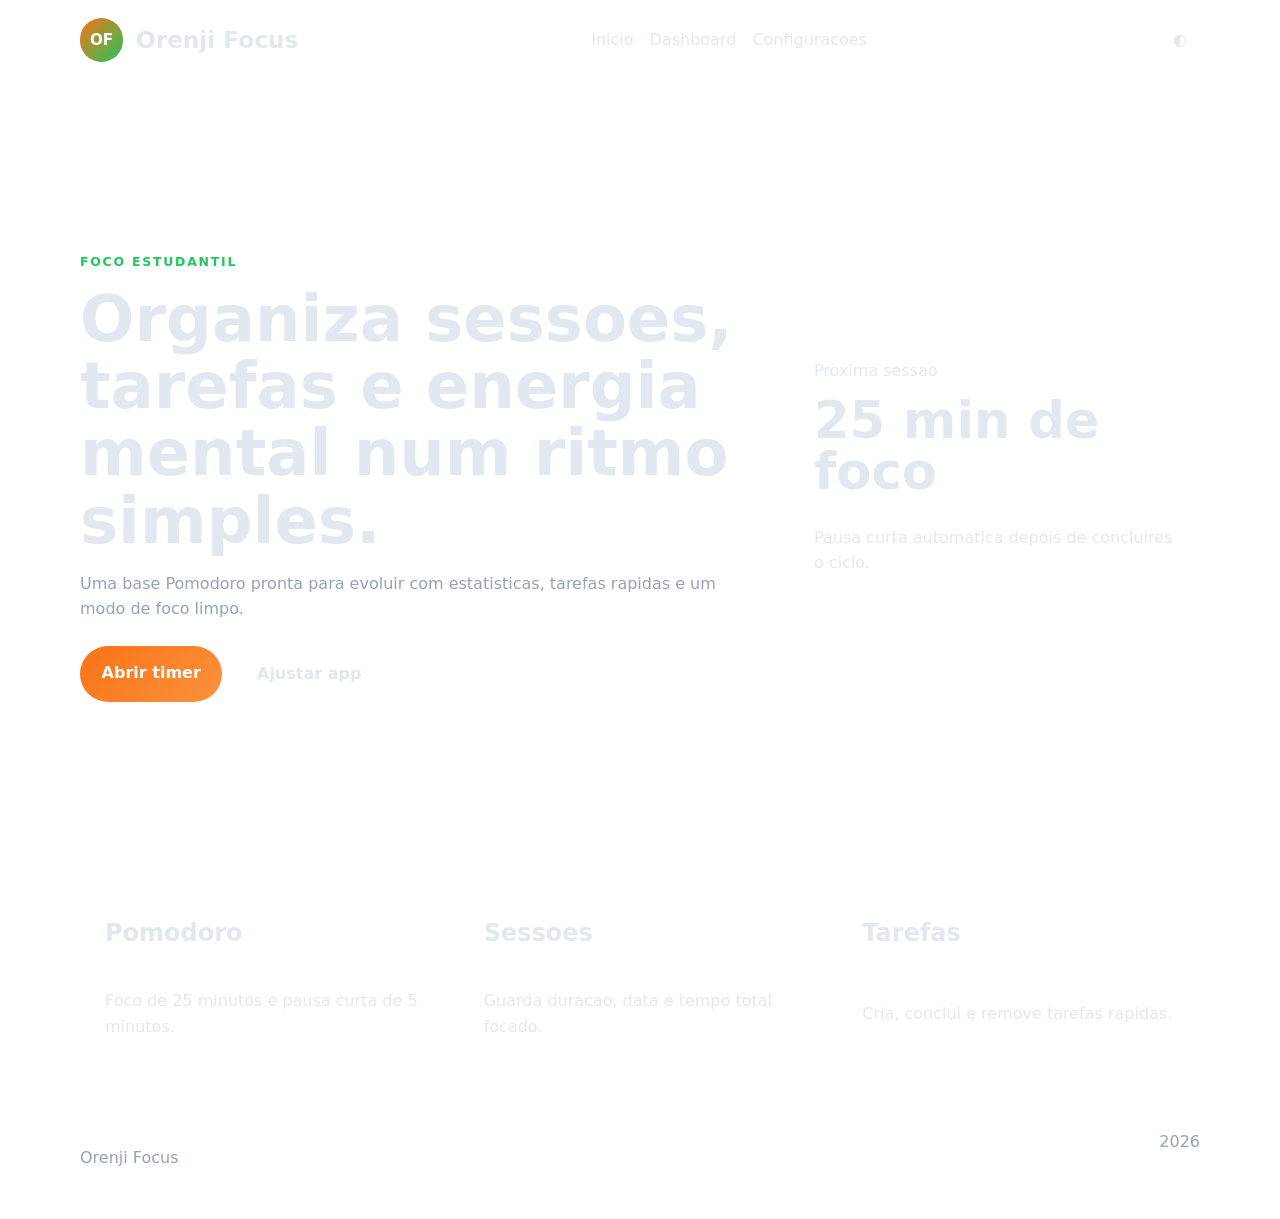
==== Orenji Focus/index.html @ a0029e18 "Add Orenji Focus and Habit apps Add two new app folders (Orenji Focus and Orenji Habit) with full UI" ====
<!DOCTYPE html>
<html lang="pt-PT">
<head>
    <meta charset="UTF-8">
    <meta name="viewport" content="width=device-width, initial-scale=1.0">
    <title>Orenji Focus | Inicio</title>
  <link rel="stylesheet" href="../../Orenji%20core/css/variables.css">
  <link rel="stylesheet" href="../../Orenji%20core/css/core.css">
  <link rel="stylesheet" href="../../Orenji%20core/css/layout.css">
  <link rel="stylesheet" href="../../Orenji%20core/css/components.css">
  <link rel="stylesheet" href="../../Orenji%20core/css/themes.css">
  <link rel="stylesheet" href="../../Orenji%20core/css/animations.css">
  <link rel="stylesheet" href="css/app.css">
</head>
<body data-app="focus" data-page="home">
    <header class="main-header">
        <div class="container header-row">
            <a class="brand" href="index.html"><span class="brand-mark">OF</span><span>Orenji Focus</span></a>
            <nav>
                <a href="index.html">Inicio</a>
                <a href="dashboard.html">Dashboard</a>
                <a href="configuracoes.html">Configuracoes</a>
            </nav>
            <button class="icon-button" data-theme-toggle aria-label="Alternar tema">◐</button>
        </div>
    </header>

    <main class="container hero-section">
        <section class="hero-copy">
            <span class="eyebrow">Foco estudantil</span>
            <h1>Organiza sessoes, tarefas e energia mental num ritmo simples.</h1>
            <p>Uma base Pomodoro pronta para evoluir com estatisticas, tarefas rapidas e um modo de foco limpo.</p>
            <div class="hero-actions">
                <a class="button" href="dashboard.html">Abrir timer</a>
                <a class="button button-secondary" href="configuracoes.html">Ajustar app</a>
            </div>
        </section>
        <section class="hero-panel glass-card">
            <span>Proxima sessao</span>
            <strong>25 min de foco</strong>
            <p>Pausa curta automatica depois de concluires o ciclo.</p>
        </section>
    </main>

    <section class="container feature-grid">
        <article class="glass-card"><h2>Pomodoro</h2><p>Foco de 25 minutos e pausa curta de 5 minutos.</p></article>
        <article class="glass-card"><h2>Sessoes</h2><p>Guarda duracao, data e tempo total focado.</p></article>
        <article class="glass-card"><h2>Tarefas</h2><p>Cria, conclui e remove tarefas rapidas.</p></article>
    </section>

    <footer class="site-footer"><div class="container footer-row"><p>Orenji Focus</p><span>2026</span></div></footer>

    <script src="../../Orenji%20core/js/theme.js"></script>
    <script src="js/theme.js"></script>
    <script src="js/data.js"></script>
    <script src="js/storage.js"></script>
    <script src="js/settings.js"></script>
    <script src="js/ui.js"></script>
    <script src="js/app.js"></script>
</body>
</html>
---- Orenji Focus/css/app.css ----
:root {
    --background: #020617;
    --background-end: #111827;
    --surface: rgba(255,255,255,0.06);
    --surface-alt: rgba(255,255,255,0.09);
    --text: #e2e8f0;
    --text-muted: #94a3b8;
    --primary: #f97316;
    --primary-strong: #fb923c;
    --accent: #22c55e;
    --danger: #f43f5e;
    --border: rgba(255,255,255,0.1);
    --shadow: 0 22px 50px rgba(0,0,0,0.22);
    --radius: 22px;
}

body.light {
    --background: #fff7ed;
    --background-end: #ffedd5;
    --surface: rgba(255,255,255,0.72);
    --surface-alt: rgba(255,255,255,0.9);
    --text: #172033;
    --text-muted: #64748b;
    --border: rgba(15,23,42,0.1);
}

* { box-sizing: border-box; }
html, body { margin: 0; min-height: 100%; }
body {
    font-family: Inter, system-ui, -apple-system, BlinkMacSystemFont, "Segoe UI", sans-serif;
    background: radial-gradient(circle at top left, rgba(249,115,22,0.22), transparent 34%), linear-gradient(180deg, var(--background), var(--background-end));
    color: var(--text);
    line-height: 1.6;
}
a { color: inherit; text-decoration: none; }
button, input, select { font: inherit; }
.container { width: min(1120px, 100% - 2rem); margin: 0 auto; }
.main-header { position: sticky; top: 0; z-index: 20; background: var(--header-bg); color: var(--header-text); backdrop-filter: blur(16px); border-bottom: 1px solid var(--border); }
.header-row { display: flex; align-items: center; justify-content: space-between; gap: 1rem; min-height: 5rem; }
.brand { display: inline-flex; align-items: center; gap: 0.8rem; font-size: 1.45rem; font-weight: 800; }
.brand-mark { display: grid; place-items: center; width: 2.7rem; height: 2.7rem; border-radius: 50%; background: linear-gradient(135deg, var(--primary), var(--accent)); color: #fff; font-size: 0.95rem; }
nav { display: flex; flex-wrap: wrap; gap: 1rem; color: var(--header-text-muted); }
nav a.active, nav a:hover { color: var(--primary-strong); }
.icon-button { width: 2.5rem; height: 2.5rem; border-radius: 50%; border: 1px solid var(--border); background: var(--surface); color: var(--text); cursor: pointer; }
.hero-section, .page-section { padding: 3rem 0; }
.hero-section { display: grid; grid-template-columns: 1.25fr 0.75fr; align-items: center; gap: 1.5rem; min-height: calc(100vh - 7rem); }
.hero-copy h1, .page-section h1 { margin: 0 0 1rem; font-size: clamp(2rem, 5vw, 4rem); line-height: 1.05; }
.hero-copy p, .section-header p { color: var(--text-muted); max-width: 42rem; }
.eyebrow { display: inline-block; margin-bottom: 0.9rem; color: var(--accent); font-size: 0.78rem; font-weight: 800; letter-spacing: 0.14em; text-transform: uppercase; }
.hero-actions, .timer-actions { display: flex; flex-wrap: wrap; gap: 0.75rem; margin-top: 1.5rem; }
.button { border: 0; border-radius: 999px; padding: 0.9rem 1.35rem; background: var(--primary); color: #fff; font-weight: 800; cursor: pointer; transition: transform 0.2s ease, background 0.2s ease; }
.button:hover { transform: translateY(-2px); background: var(--primary-strong); }
.button-secondary { background: var(--surface-alt); color: var(--text); border: 1px solid var(--border); }
.button-ghost { background: transparent; color: var(--text-muted); border: 1px solid var(--border); }
.glass-card { background: var(--surface); border: 1px solid var(--border); border-radius: var(--radius); box-shadow: var(--shadow); backdrop-filter: blur(18px); padding: 1.5rem; animation: rise 0.45s ease both; }
.hero-panel strong, .stat-card strong { display: block; font-size: clamp(2rem, 4vw, 3.2rem); line-height: 1; margin: 0.7rem 0; }
.feature-grid, .dashboard-grid { display: grid; grid-template-columns: repeat(3, 1fr); gap: 1rem; }
.dashboard-grid { grid-template-columns: minmax(0, 1.4fr) minmax(280px, 0.6fr); align-items: start; margin-bottom: 1rem; }
.stack { display: grid; gap: 1rem; }
.timer-card { text-align: center; }
.timer-display { font-size: clamp(4rem, 14vw, 9rem); line-height: 1; font-weight: 900; color: #fff; text-shadow: 0 0 32px rgba(249,115,22,0.3); }
body.light .timer-display { color: #172033; }
.compact h2, .section-header h1 { margin: 0; }
.inline-form { display: grid; grid-template-columns: 1fr auto; gap: 0.75rem; }
input, select { width: 100%; border: 1px solid var(--border); border-radius: 16px; padding: 0.95rem 1rem; background: var(--surface-alt); color: var(--text); outline: none; }
.item-list, .session-list { display: grid; gap: 0.7rem; padding: 0; margin: 1rem 0 0; list-style: none; }
.list-item, .session-item { display: flex; align-items: center; justify-content: space-between; gap: 1rem; padding: 0.9rem 1rem; border-radius: 16px; background: rgba(255,255,255,0.05); border: 1px solid var(--border); }
.done { color: var(--text-muted); text-decoration: line-through; }
.focus-toggle { display: inline-flex; align-items: center; gap: 0.55rem; margin-top: 1.25rem; color: var(--text-muted); }
.method-picker { display: grid; grid-template-columns: repeat(2, minmax(0, 1fr)); gap: 0.75rem; margin: 1rem 0 0; text-align: left; }
.method-picker label, .custom-method-form label { display: grid; gap: 0.45rem; color: var(--text-muted); }
.custom-method-form { display: grid; grid-template-columns: 1.4fr repeat(3, minmax(7rem, 0.7fr)) auto; gap: 0.75rem; margin-top: 1rem; }
.linked-list { display: grid; gap: 0.7rem; margin-top: 1rem; }
.mini-item { display: grid; gap: 0.2rem; padding: 0.85rem 1rem; border-radius: calc(var(--radius) * 0.75); background: var(--panel-alt-bg); border: 1px solid var(--border); }
.mini-item span, .empty-state { color: var(--text-muted); }
.wide-link { display: inline-flex; justify-content: center; width: 100%; margin-top: 1rem; }
body.focus-mode .main-header, body.focus-mode .secondary-panel { display: none; }
body.focus-mode .page-section { min-height: 100vh; display: grid; place-items: center; }
body.focus-mode .dashboard-grid { display: block; width: min(820px, 100%); }
.settings-form { display: grid; gap: 1rem; margin-top: 1.5rem; }
.settings-form label { display: grid; gap: 0.45rem; color: var(--text-muted); }
.narrow { max-width: 760px; }
.site-footer { padding: 2rem 0; color: var(--text-muted); }
.footer-row { display: flex; justify-content: space-between; gap: 1rem; border-top: 1px solid var(--border); padding-top: 1rem; }
@keyframes rise { from { opacity: 0; transform: translateY(12px); } to { opacity: 1; transform: translateY(0); } }
@media (max-width: 760px) {
    .header-row, .footer-row { align-items: flex-start; flex-direction: column; }
    .hero-section, .dashboard-grid, .feature-grid { grid-template-columns: 1fr; min-height: auto; }
    .inline-form, .method-picker, .custom-method-form { grid-template-columns: 1fr; }
}

:root,
body.light {
    --surface: var(--panel-bg);
    --surface-alt: var(--panel-alt-bg);
    --shadow: var(--card-shadow);
}

body {
    background:
        radial-gradient(circle at top, rgba(var(--primary-rgb), 0.18), transparent 35%),
        linear-gradient(180deg, var(--background) 0%, var(--background-end) 100%);
}

.brand-mark {
    box-shadow: 0 14px 30px rgba(var(--primary-rgb), 0.18);
}

.glass-card,
.list-item,
.session-item {
    background: var(--panel-bg);
    border: 1px solid var(--border);
    border-radius: var(--radius);
    box-shadow: var(--card-shadow);
}

.hero-panel {
    background: linear-gradient(135deg, rgba(var(--primary-rgb), 0.2), var(--panel-bg));
}

.timer-card {
    background: radial-gradient(circle at center, rgba(var(--primary-rgb), 0.16), var(--panel-bg));
}

.timer-display {
    color: var(--primary);
    text-shadow: 0 0 32px rgba(var(--primary-rgb), 0.28);
}

.button {
    background: linear-gradient(135deg, var(--primary), var(--primary-strong));
    box-shadow: 0 16px 30px rgba(var(--primary-rgb), 0.18);
}

.button-secondary,
.button-ghost,
.icon-button {
    background: var(--panel-alt-bg);
    border: 1px solid var(--border);
}

input,
select {
    border-radius: calc(var(--radius) * 0.75);
    background: var(--panel-bg);
    border-color: var(--border-strong);
}

.glass-card {
    display: grid;
    gap: var(--grid-gap);
}

.settings-form {
    gap: 1rem;
    margin-top: 1.5rem;
}

.settings-form label:not(.theme-sync-control) {
    display: grid;
    gap: 0.55rem;
    color: var(--text);
    font-weight: 800;
}

.settings-form input,
.settings-form select {
    min-height: 3rem;
}

.theme-sync-control {
    margin: 0.5rem 0 0;
}

.brand-mark,
.icon-button {
    flex: 0 0 auto;
}
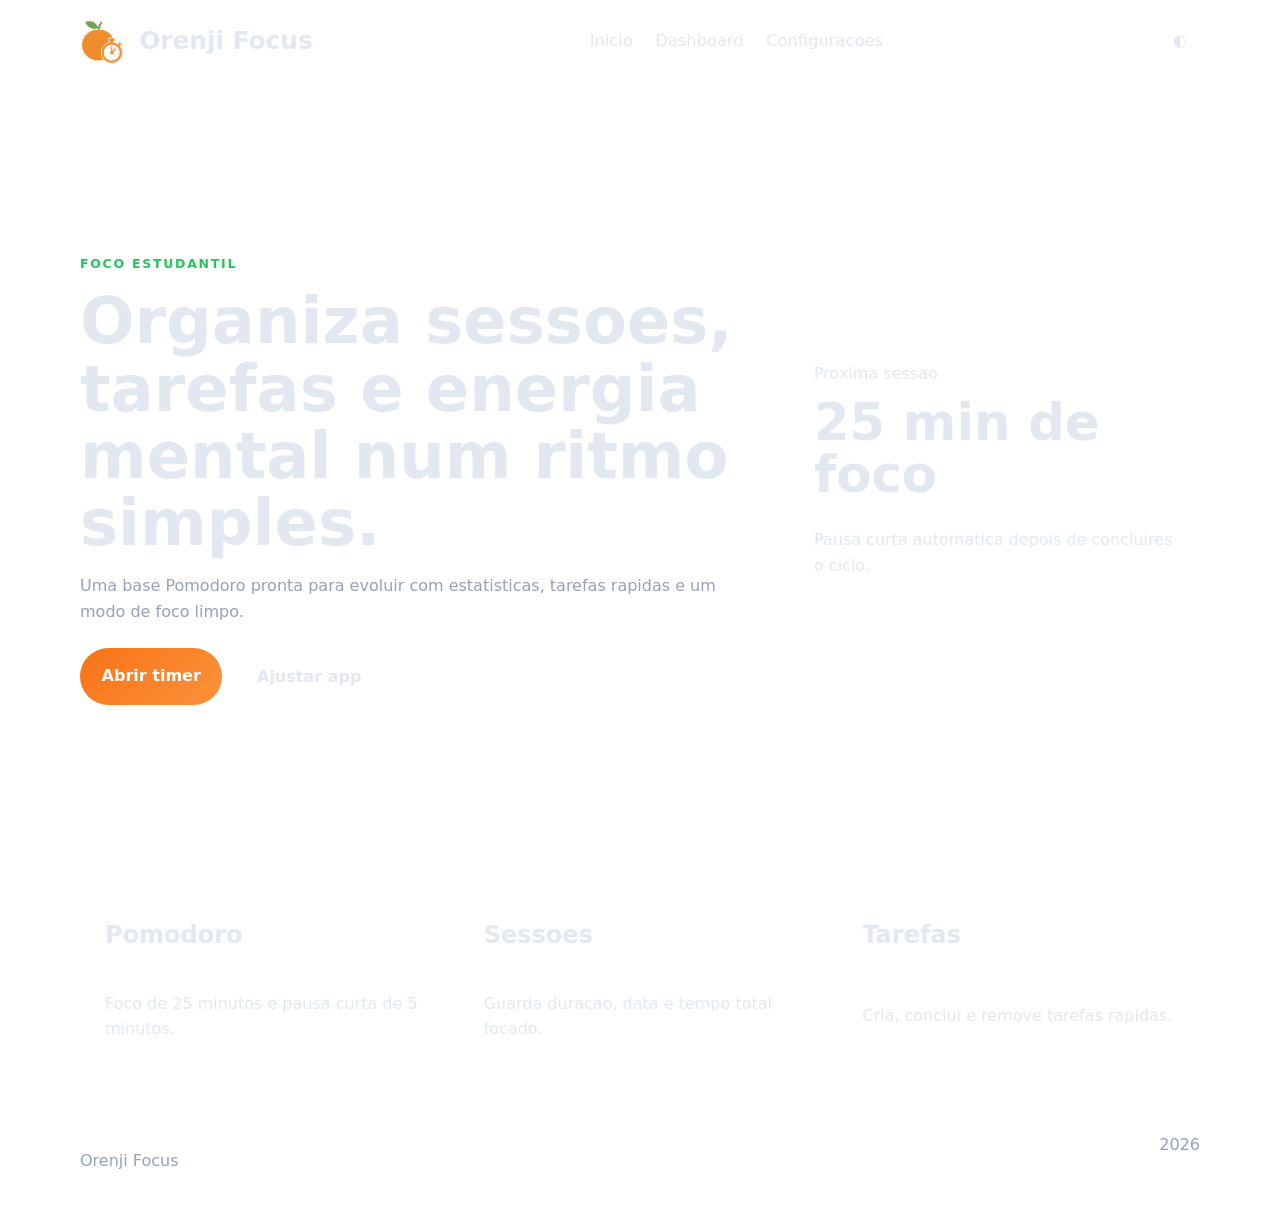
==== commit 9cf52eb8: "Add logos, update headers/styles & timer UI Add logo assets for Orenji Focus and Orenji Habit; wire " ====
--- a/Orenji Focus/index.html
+++ b/Orenji Focus/index.html
@@ -4,18 +4,19 @@
     <meta charset="UTF-8">
     <meta name="viewport" content="width=device-width, initial-scale=1.0">
     <title>Orenji Focus | Inicio</title>
-  <link rel="stylesheet" href="../../Orenji%20core/css/variables.css">
-  <link rel="stylesheet" href="../../Orenji%20core/css/core.css">
-  <link rel="stylesheet" href="../../Orenji%20core/css/layout.css">
-  <link rel="stylesheet" href="../../Orenji%20core/css/components.css">
-  <link rel="stylesheet" href="../../Orenji%20core/css/themes.css">
-  <link rel="stylesheet" href="../../Orenji%20core/css/animations.css">
+    <link rel="icon" href="assets/logo-clean.png">
+  <link rel="stylesheet" href="../../orenji%20styles%20dev/css/variables.css">
+  <link rel="stylesheet" href="../../orenji%20styles%20dev/css/core.css">
+  <link rel="stylesheet" href="../../orenji%20styles%20dev/css/layout.css">
+  <link rel="stylesheet" href="../../orenji%20styles%20dev/css/components.css">
+  <link rel="stylesheet" href="../../orenji%20styles%20dev/css/themes.css">
+  <link rel="stylesheet" href="../../orenji%20styles%20dev/css/animations.css">
   <link rel="stylesheet" href="css/app.css">
 </head>
 <body data-app="focus" data-page="home">
     <header class="main-header">
         <div class="container header-row">
-            <a class="brand" href="index.html"><span class="brand-mark">OF</span><span>Orenji Focus</span></a>
+            <a class="brand" href="index.html"><span class="brand-mark"><img src="assets/logo-clean.png" alt="" aria-hidden="true"></span><span>Orenji Focus</span></a>
             <nav>
                 <a href="index.html">Inicio</a>
                 <a href="dashboard.html">Dashboard</a>
@@ -50,7 +51,7 @@
 
     <footer class="site-footer"><div class="container footer-row"><p>Orenji Focus</p><span>2026</span></div></footer>
 
-    <script src="../../Orenji%20core/js/theme.js"></script>
+    <script src="../../orenji%20styles%20dev/js/theme.js"></script>
     <script src="js/theme.js"></script>
     <script src="js/data.js"></script>
     <script src="js/storage.js"></script>
--- a/Orenji Focus/css/app.css
+++ b/Orenji Focus/css/app.css
@@ -35,12 +35,14 @@
 a { color: inherit; text-decoration: none; }
 button, input, select { font: inherit; }
 .container { width: min(1120px, 100% - 2rem); margin: 0 auto; }
-.main-header { position: sticky; top: 0; z-index: 20; background: var(--header-bg); color: var(--header-text); backdrop-filter: blur(16px); border-bottom: 1px solid var(--border); }
-.header-row { display: flex; align-items: center; justify-content: space-between; gap: 1rem; min-height: 5rem; }
-.brand { display: inline-flex; align-items: center; gap: 0.8rem; font-size: 1.45rem; font-weight: 800; }
-.brand-mark { display: grid; place-items: center; width: 2.7rem; height: 2.7rem; border-radius: 50%; background: linear-gradient(135deg, var(--primary), var(--accent)); color: #fff; font-size: 0.95rem; }
-nav { display: flex; flex-wrap: wrap; gap: 1rem; color: var(--header-text-muted); }
-nav a.active, nav a:hover { color: var(--primary-strong); }
+.main-header { position: sticky; top: 0; z-index: 20; background: var(--header-bg); border-bottom: 1px solid var(--border); color: var(--header-text); }
+.header-row { display: flex; align-items: center; justify-content: space-between; gap: 1.5rem; min-height: 5rem; padding: 1.2rem 0; }
+.brand { display: inline-flex; align-items: center; gap: 0.95rem; font-size: 1.55rem; font-weight: 700; letter-spacing: 0; }
+.brand-mark { display: grid; place-items: center; width: 2.75rem; height: 2.75rem; padding: 0; border-radius: 0; overflow: visible; background: transparent; color: #fff; font-size: 0.95rem; box-shadow: none; }
+.brand-mark img { width: 100%; height: 100%; object-fit: contain; display: block; }
+nav { display: flex; flex-wrap: wrap; gap: 1.1rem; }
+nav a { color: var(--header-text-muted); font-size: 1.02rem; padding: 0.45rem 0.15rem; transition: color 0.2s ease; }
+nav a.active, nav a:hover { color: var(--primary); }
 .icon-button { width: 2.5rem; height: 2.5rem; border-radius: 50%; border: 1px solid var(--border); background: var(--surface); color: var(--text); cursor: pointer; }
 .hero-section, .page-section { padding: 3rem 0; }
 .hero-section { display: grid; grid-template-columns: 1.25fr 0.75fr; align-items: center; gap: 1.5rem; min-height: calc(100vh - 7rem); }
@@ -84,7 +86,7 @@
 .footer-row { display: flex; justify-content: space-between; gap: 1rem; border-top: 1px solid var(--border); padding-top: 1rem; }
 @keyframes rise { from { opacity: 0; transform: translateY(12px); } to { opacity: 1; transform: translateY(0); } }
 @media (max-width: 760px) {
-    .header-row, .footer-row { align-items: flex-start; flex-direction: column; }
+    .footer-row { align-items: flex-start; flex-direction: column; }
     .hero-section, .dashboard-grid, .feature-grid { grid-template-columns: 1fr; min-height: auto; }
     .inline-form, .method-picker, .custom-method-form { grid-template-columns: 1fr; }
 }
@@ -103,7 +105,7 @@
 }
 
 .brand-mark {
-    box-shadow: 0 14px 30px rgba(var(--primary-rgb), 0.18);
+    box-shadow: none;
 }
 
 .glass-card,
@@ -177,3 +179,12 @@
 .icon-button {
     flex: 0 0 auto;
 }
+
+@media (max-width: 700px) {
+    .header-row {
+        flex-direction: column;
+        align-items: flex-start;
+        gap: 0.9rem;
+        padding: 1rem 0;
+    }
+}
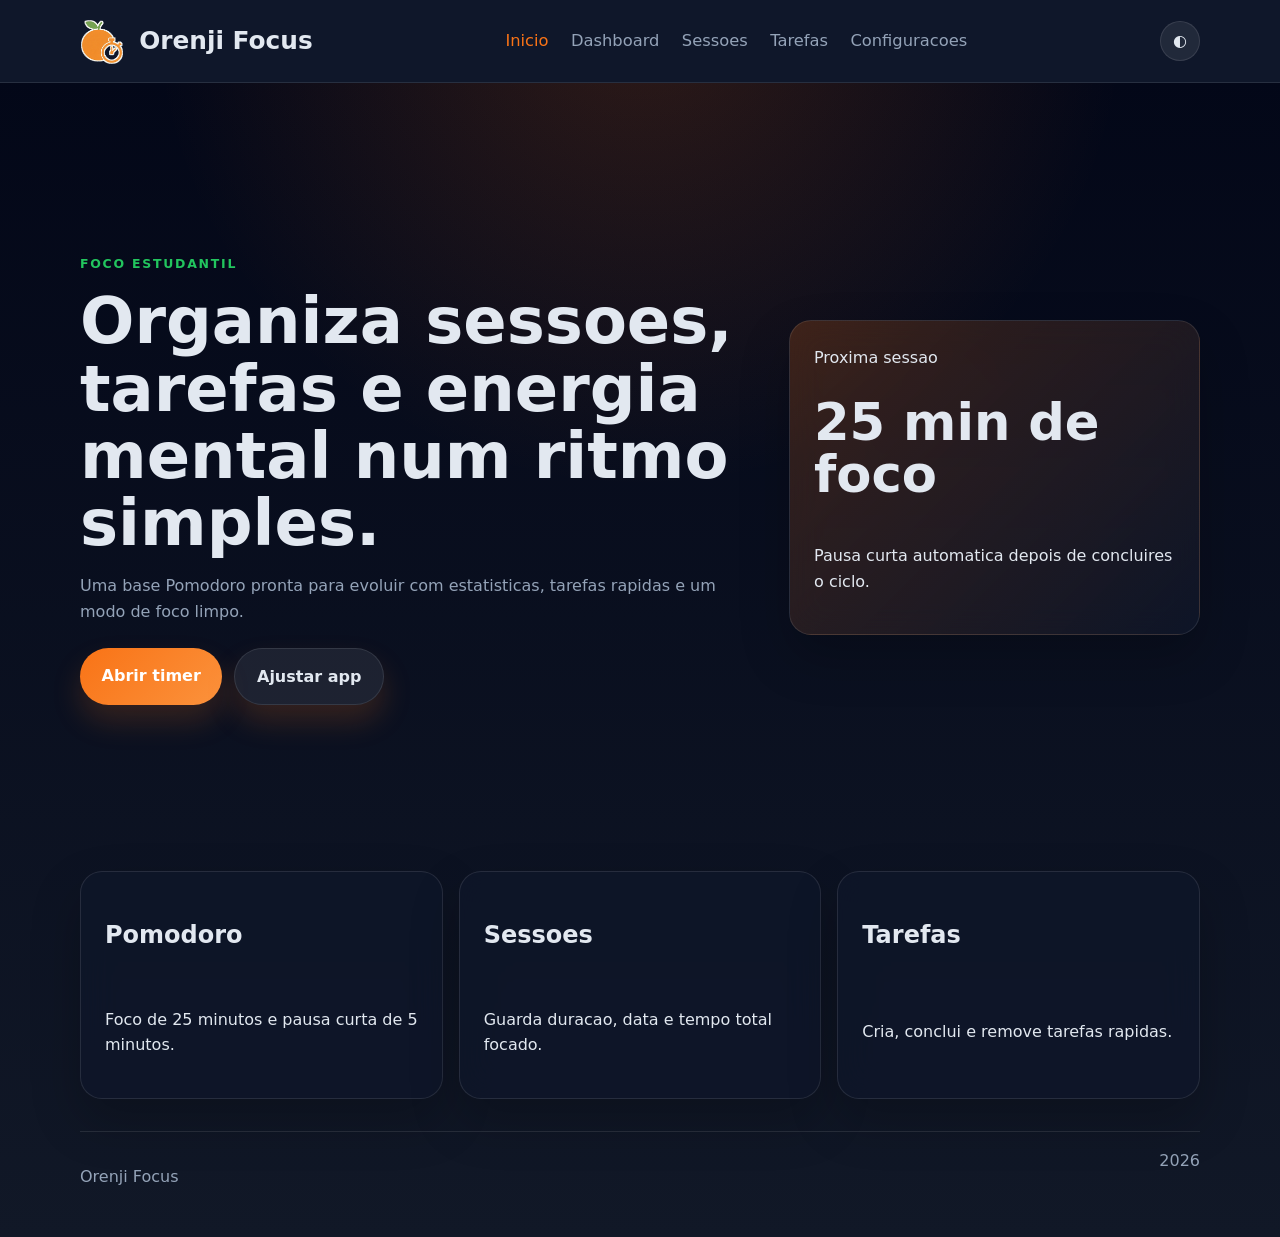
==== commit 5b8a4519: "Add tasks & sessions pages, shared tasks module Introduce a shared tasks system and session insights" ====
--- a/Orenji Focus/index.html
+++ b/Orenji Focus/index.html
@@ -20,6 +20,8 @@
             <nav>
                 <a href="index.html">Inicio</a>
                 <a href="dashboard.html">Dashboard</a>
+                <a href="sessoes.html">Sessoes</a>
+                <a href="tasks.html">Tarefas</a>
                 <a href="configuracoes.html">Configuracoes</a>
             </nav>
             <button class="icon-button" data-theme-toggle aria-label="Alternar tema">◐</button>
--- a/Orenji Focus/css/app.css
+++ b/Orenji Focus/css/app.css
@@ -50,6 +50,7 @@
 .hero-copy p, .section-header p { color: var(--text-muted); max-width: 42rem; }
 .eyebrow { display: inline-block; margin-bottom: 0.9rem; color: var(--accent); font-size: 0.78rem; font-weight: 800; letter-spacing: 0.14em; text-transform: uppercase; }
 .hero-actions, .timer-actions { display: flex; flex-wrap: wrap; gap: 0.75rem; margin-top: 1.5rem; }
+.timer-actions { justify-content: center; align-items: center; }
 .button { border: 0; border-radius: 999px; padding: 0.9rem 1.35rem; background: var(--primary); color: #fff; font-weight: 800; cursor: pointer; transition: transform 0.2s ease, background 0.2s ease; }
 .button:hover { transform: translateY(-2px); background: var(--primary-strong); }
 .button-secondary { background: var(--surface-alt); color: var(--text); border: 1px solid var(--border); }
@@ -68,17 +69,30 @@
 .item-list, .session-list { display: grid; gap: 0.7rem; padding: 0; margin: 1rem 0 0; list-style: none; }
 .list-item, .session-item { display: flex; align-items: center; justify-content: space-between; gap: 1rem; padding: 0.9rem 1rem; border-radius: 16px; background: rgba(255,255,255,0.05); border: 1px solid var(--border); }
 .done { color: var(--text-muted); text-decoration: line-through; }
-.focus-toggle { display: inline-flex; align-items: center; gap: 0.55rem; margin-top: 1.25rem; color: var(--text-muted); }
+.focus-toggle { display: inline-flex; align-items: center; justify-content: center; gap: 0.55rem; width: fit-content; margin: 1.25rem auto 0; color: var(--text-muted); }
+.focus-toggle input { width: auto; flex: 0 0 auto; margin: 0; accent-color: var(--primary); }
 .method-picker { display: grid; grid-template-columns: repeat(2, minmax(0, 1fr)); gap: 0.75rem; margin: 1rem 0 0; text-align: left; }
 .method-picker label, .custom-method-form label { display: grid; gap: 0.45rem; color: var(--text-muted); }
+.timer-select-card { padding: 0.85rem; border: 1px solid var(--border); border-radius: calc(var(--radius) * 0.75); background: linear-gradient(135deg, rgba(var(--primary-rgb), 0.1), var(--panel-alt-bg)); }
+.timer-select-card select { color-scheme: dark; background-color: var(--panel-bg); color: var(--text); }
+.timer-select-card select option { background: #111827; color: #e2e8f0; }
+body.light .timer-select-card select option { background: #fff8e8; color: #172033; }
+body.light .timer-select-card select { color-scheme: light; }
+.focus-mode-summary { display: none; flex-wrap: wrap; justify-content: center; gap: 0.6rem; margin-top: 1rem; }
+.focus-mode-summary span { border: 1px solid var(--border); border-radius: 999px; padding: 0.35rem 0.75rem; background: rgba(var(--primary-rgb), 0.12); color: var(--text); font-weight: 800; font-size: 0.9rem; }
 .custom-method-form { display: grid; grid-template-columns: 1.4fr repeat(3, minmax(7rem, 0.7fr)) auto; gap: 0.75rem; margin-top: 1rem; }
 .linked-list { display: grid; gap: 0.7rem; margin-top: 1rem; }
 .mini-item { display: grid; gap: 0.2rem; padding: 0.85rem 1rem; border-radius: calc(var(--radius) * 0.75); background: var(--panel-alt-bg); border: 1px solid var(--border); }
 .mini-item span, .empty-state { color: var(--text-muted); }
 .wide-link { display: inline-flex; justify-content: center; width: 100%; margin-top: 1rem; }
+body.focus-mode { overflow: hidden; }
 body.focus-mode .main-header, body.focus-mode .secondary-panel { display: none; }
-body.focus-mode .page-section { min-height: 100vh; display: grid; place-items: center; }
-body.focus-mode .dashboard-grid { display: block; width: min(820px, 100%); }
+body.focus-mode .page-section { min-height: 100vh; display: grid; place-items: center; padding: 1rem 0; }
+body.focus-mode .dashboard-grid { display: block; width: min(860px, 100%); margin: 0; }
+body.focus-mode .timer-card { min-height: min(760px, calc(100vh - 2rem)); display: grid; align-content: center; gap: 1.1rem; background: radial-gradient(circle at center, rgba(var(--primary-rgb), 0.22), var(--panel-bg)); }
+body.focus-mode .method-picker { display: none; }
+body.focus-mode .focus-mode-summary { display: flex; }
+body.focus-mode .timer-display { font-size: clamp(5rem, 18vw, 11rem); }
 .settings-form { display: grid; gap: 1rem; margin-top: 1.5rem; }
 .settings-form label { display: grid; gap: 0.45rem; color: var(--text-muted); }
 .narrow { max-width: 760px; }
@@ -88,7 +102,9 @@
 @media (max-width: 760px) {
     .footer-row { align-items: flex-start; flex-direction: column; }
     .hero-section, .dashboard-grid, .feature-grid { grid-template-columns: 1fr; min-height: auto; }
-    .inline-form, .method-picker, .custom-method-form { grid-template-columns: 1fr; }
+    .inline-form, .method-picker, .custom-method-form, .tasks-form, .summary-grid { grid-template-columns: 1fr; }
+    .bar-chart { min-height: 220px; gap: 0.4rem; }
+    .bar-track { min-height: 150px; }
 }
 
 :root,
@@ -154,6 +170,123 @@
     gap: var(--grid-gap);
 }
 
+.tasks-form {
+    display: grid;
+    grid-template-columns: minmax(0, 1fr) minmax(10rem, 0.7fr) auto;
+    gap: 0.75rem;
+    margin-top: 1rem;
+}
+
+.tasks-form .task-link-row {
+    display: contents;
+}
+
+.tasks-form.inline-form {
+    grid-template-columns: 1fr;
+}
+
+.tasks-form.inline-form .task-link-row {
+    display: grid;
+    grid-template-columns: minmax(0, 1fr) auto;
+    gap: 0.75rem;
+}
+
+.tasks-form.inline-form .button {
+    min-width: 7.75rem;
+    padding-inline: 1rem;
+}
+
+.tasks-component .empty-state {
+    margin: 0.2rem 0 0;
+    padding: 0.85rem 0;
+    border-top: 1px solid var(--border);
+}
+
+.task-copy {
+    display: grid;
+    flex: 1;
+    min-width: 0;
+}
+
+.task-copy small {
+    color: var(--text-muted);
+}
+
+.sessions-hero {
+    margin-bottom: 1.2rem;
+}
+
+.sessions-stats,
+.summary-grid {
+    margin-bottom: 1rem;
+}
+
+.summary-grid {
+    display: grid;
+    grid-template-columns: minmax(0, 1.25fr) minmax(280px, 0.75fr);
+    gap: 1rem;
+}
+
+.bar-chart {
+    display: grid;
+    grid-template-columns: repeat(7, minmax(0, 1fr));
+    align-items: end;
+    gap: 0.7rem;
+    min-height: 260px;
+}
+
+.bar-day {
+    display: grid;
+    grid-template-rows: auto 1fr auto;
+    gap: 0.45rem;
+    height: 100%;
+    text-align: center;
+    color: var(--text-muted);
+}
+
+.bar-track {
+    position: relative;
+    min-height: 190px;
+    border-radius: 999px;
+    background: var(--panel-alt-bg);
+    border: 1px solid var(--border);
+    overflow: hidden;
+}
+
+.bar-track i {
+    position: absolute;
+    left: 0;
+    right: 0;
+    bottom: 0;
+    display: block;
+    border-radius: inherit;
+    background: linear-gradient(180deg, var(--accent), var(--primary));
+}
+
+.insight-row {
+    display: grid;
+    gap: 0.25rem;
+    padding: 0.9rem 1rem;
+    border-radius: calc(var(--radius) * 0.75);
+    background: var(--panel-alt-bg);
+    border: 1px solid var(--border);
+}
+
+.insight-row span {
+    color: var(--text-muted);
+}
+
+.insight-row strong {
+    line-height: 1.25;
+}
+
+@media (max-width: 760px) {
+    .tasks-form,
+    .summary-grid {
+        grid-template-columns: 1fr;
+    }
+}
+
 .settings-form {
     gap: 1rem;
     margin-top: 1.5rem;
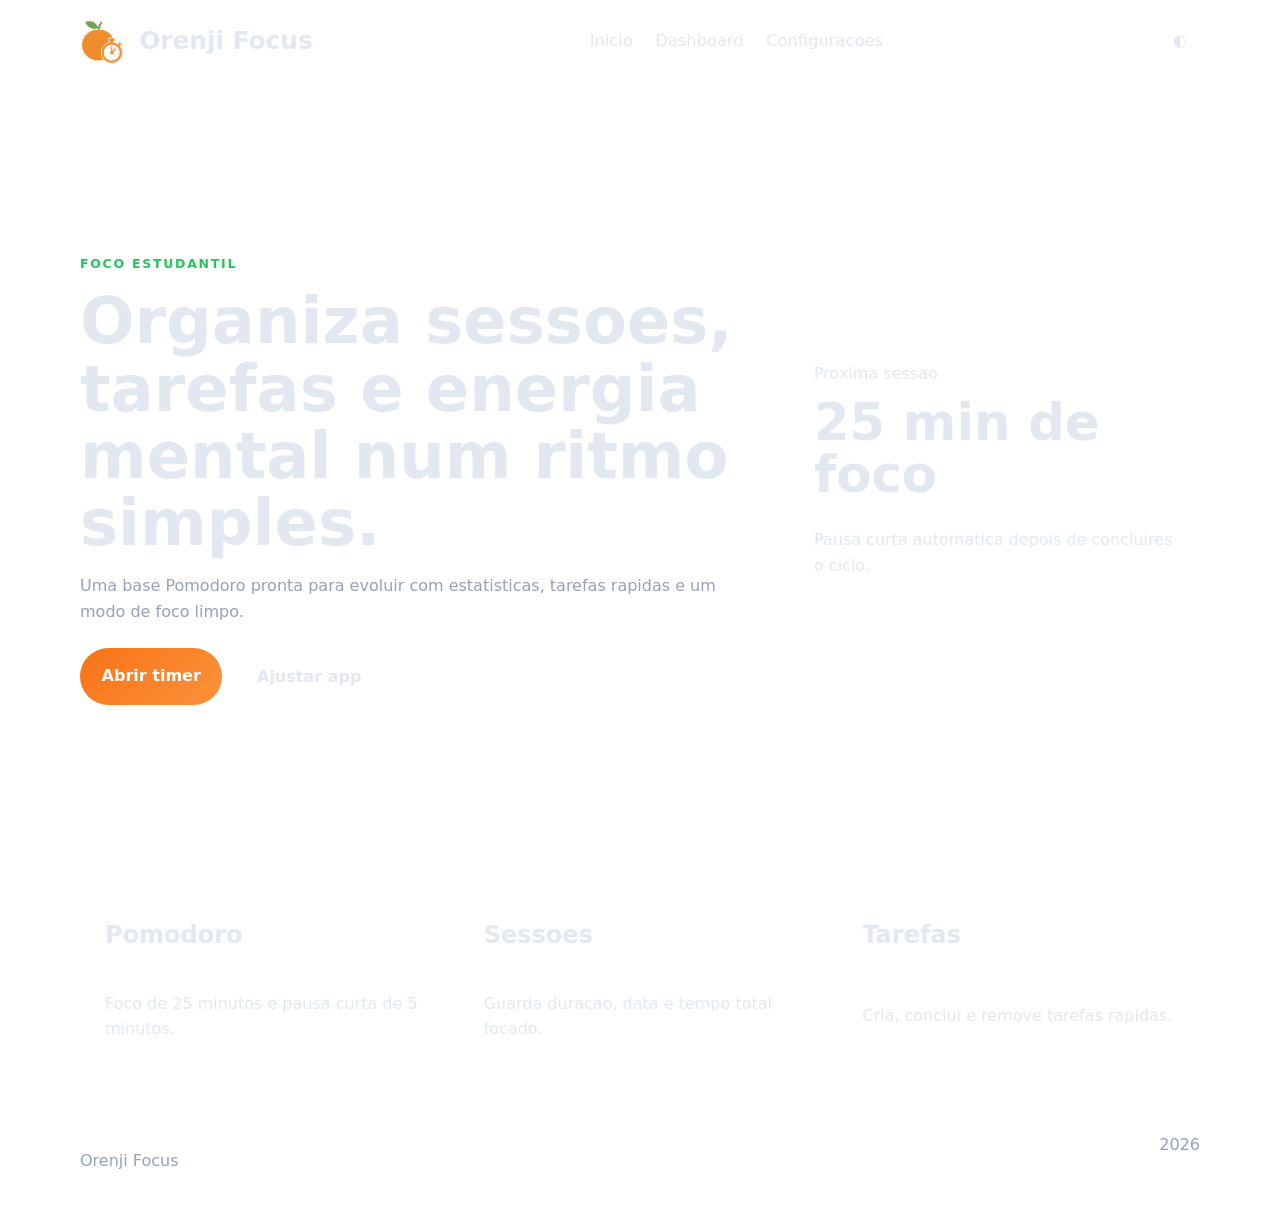
==== commit d2cc656a: "Revert "Promote dev changes" This reverts commit 33ff5c64f0e05a60954a7e9413abfdfef0985e86." ====
--- a/Orenji Focus/index.html
+++ b/Orenji Focus/index.html
@@ -20,8 +20,6 @@
             <nav>
                 <a href="index.html">Inicio</a>
                 <a href="dashboard.html">Dashboard</a>
-                <a href="sessoes.html">Sessoes</a>
-                <a href="tasks.html">Tarefas</a>
                 <a href="configuracoes.html">Configuracoes</a>
             </nav>
             <button class="icon-button" data-theme-toggle aria-label="Alternar tema">◐</button>
--- a/Orenji Focus/css/app.css
+++ b/Orenji Focus/css/app.css
@@ -50,7 +50,6 @@
 .hero-copy p, .section-header p { color: var(--text-muted); max-width: 42rem; }
 .eyebrow { display: inline-block; margin-bottom: 0.9rem; color: var(--accent); font-size: 0.78rem; font-weight: 800; letter-spacing: 0.14em; text-transform: uppercase; }
 .hero-actions, .timer-actions { display: flex; flex-wrap: wrap; gap: 0.75rem; margin-top: 1.5rem; }
-.timer-actions { justify-content: center; align-items: center; }
 .button { border: 0; border-radius: 999px; padding: 0.9rem 1.35rem; background: var(--primary); color: #fff; font-weight: 800; cursor: pointer; transition: transform 0.2s ease, background 0.2s ease; }
 .button:hover { transform: translateY(-2px); background: var(--primary-strong); }
 .button-secondary { background: var(--surface-alt); color: var(--text); border: 1px solid var(--border); }
@@ -69,30 +68,17 @@
 .item-list, .session-list { display: grid; gap: 0.7rem; padding: 0; margin: 1rem 0 0; list-style: none; }
 .list-item, .session-item { display: flex; align-items: center; justify-content: space-between; gap: 1rem; padding: 0.9rem 1rem; border-radius: 16px; background: rgba(255,255,255,0.05); border: 1px solid var(--border); }
 .done { color: var(--text-muted); text-decoration: line-through; }
-.focus-toggle { display: inline-flex; align-items: center; justify-content: center; gap: 0.55rem; width: fit-content; margin: 1.25rem auto 0; color: var(--text-muted); }
-.focus-toggle input { width: auto; flex: 0 0 auto; margin: 0; accent-color: var(--primary); }
+.focus-toggle { display: inline-flex; align-items: center; gap: 0.55rem; margin-top: 1.25rem; color: var(--text-muted); }
 .method-picker { display: grid; grid-template-columns: repeat(2, minmax(0, 1fr)); gap: 0.75rem; margin: 1rem 0 0; text-align: left; }
 .method-picker label, .custom-method-form label { display: grid; gap: 0.45rem; color: var(--text-muted); }
-.timer-select-card { padding: 0.85rem; border: 1px solid var(--border); border-radius: calc(var(--radius) * 0.75); background: linear-gradient(135deg, rgba(var(--primary-rgb), 0.1), var(--panel-alt-bg)); }
-.timer-select-card select { color-scheme: dark; background-color: var(--panel-bg); color: var(--text); }
-.timer-select-card select option { background: #111827; color: #e2e8f0; }
-body.light .timer-select-card select option { background: #fff8e8; color: #172033; }
-body.light .timer-select-card select { color-scheme: light; }
-.focus-mode-summary { display: none; flex-wrap: wrap; justify-content: center; gap: 0.6rem; margin-top: 1rem; }
-.focus-mode-summary span { border: 1px solid var(--border); border-radius: 999px; padding: 0.35rem 0.75rem; background: rgba(var(--primary-rgb), 0.12); color: var(--text); font-weight: 800; font-size: 0.9rem; }
 .custom-method-form { display: grid; grid-template-columns: 1.4fr repeat(3, minmax(7rem, 0.7fr)) auto; gap: 0.75rem; margin-top: 1rem; }
 .linked-list { display: grid; gap: 0.7rem; margin-top: 1rem; }
 .mini-item { display: grid; gap: 0.2rem; padding: 0.85rem 1rem; border-radius: calc(var(--radius) * 0.75); background: var(--panel-alt-bg); border: 1px solid var(--border); }
 .mini-item span, .empty-state { color: var(--text-muted); }
 .wide-link { display: inline-flex; justify-content: center; width: 100%; margin-top: 1rem; }
-body.focus-mode { overflow: hidden; }
 body.focus-mode .main-header, body.focus-mode .secondary-panel { display: none; }
-body.focus-mode .page-section { min-height: 100vh; display: grid; place-items: center; padding: 1rem 0; }
-body.focus-mode .dashboard-grid { display: block; width: min(860px, 100%); margin: 0; }
-body.focus-mode .timer-card { min-height: min(760px, calc(100vh - 2rem)); display: grid; align-content: center; gap: 1.1rem; background: radial-gradient(circle at center, rgba(var(--primary-rgb), 0.22), var(--panel-bg)); }
-body.focus-mode .method-picker { display: none; }
-body.focus-mode .focus-mode-summary { display: flex; }
-body.focus-mode .timer-display { font-size: clamp(5rem, 18vw, 11rem); }
+body.focus-mode .page-section { min-height: 100vh; display: grid; place-items: center; }
+body.focus-mode .dashboard-grid { display: block; width: min(820px, 100%); }
 .settings-form { display: grid; gap: 1rem; margin-top: 1.5rem; }
 .settings-form label { display: grid; gap: 0.45rem; color: var(--text-muted); }
 .narrow { max-width: 760px; }
@@ -102,9 +88,7 @@
 @media (max-width: 760px) {
     .footer-row { align-items: flex-start; flex-direction: column; }
     .hero-section, .dashboard-grid, .feature-grid { grid-template-columns: 1fr; min-height: auto; }
-    .inline-form, .method-picker, .custom-method-form, .tasks-form, .summary-grid { grid-template-columns: 1fr; }
-    .bar-chart { min-height: 220px; gap: 0.4rem; }
-    .bar-track { min-height: 150px; }
+    .inline-form, .method-picker, .custom-method-form { grid-template-columns: 1fr; }
 }
 
 :root,
@@ -170,123 +154,6 @@
     gap: var(--grid-gap);
 }
 
-.tasks-form {
-    display: grid;
-    grid-template-columns: minmax(0, 1fr) minmax(10rem, 0.7fr) auto;
-    gap: 0.75rem;
-    margin-top: 1rem;
-}
-
-.tasks-form .task-link-row {
-    display: contents;
-}
-
-.tasks-form.inline-form {
-    grid-template-columns: 1fr;
-}
-
-.tasks-form.inline-form .task-link-row {
-    display: grid;
-    grid-template-columns: minmax(0, 1fr) auto;
-    gap: 0.75rem;
-}
-
-.tasks-form.inline-form .button {
-    min-width: 7.75rem;
-    padding-inline: 1rem;
-}
-
-.tasks-component .empty-state {
-    margin: 0.2rem 0 0;
-    padding: 0.85rem 0;
-    border-top: 1px solid var(--border);
-}
-
-.task-copy {
-    display: grid;
-    flex: 1;
-    min-width: 0;
-}
-
-.task-copy small {
-    color: var(--text-muted);
-}
-
-.sessions-hero {
-    margin-bottom: 1.2rem;
-}
-
-.sessions-stats,
-.summary-grid {
-    margin-bottom: 1rem;
-}
-
-.summary-grid {
-    display: grid;
-    grid-template-columns: minmax(0, 1.25fr) minmax(280px, 0.75fr);
-    gap: 1rem;
-}
-
-.bar-chart {
-    display: grid;
-    grid-template-columns: repeat(7, minmax(0, 1fr));
-    align-items: end;
-    gap: 0.7rem;
-    min-height: 260px;
-}
-
-.bar-day {
-    display: grid;
-    grid-template-rows: auto 1fr auto;
-    gap: 0.45rem;
-    height: 100%;
-    text-align: center;
-    color: var(--text-muted);
-}
-
-.bar-track {
-    position: relative;
-    min-height: 190px;
-    border-radius: 999px;
-    background: var(--panel-alt-bg);
-    border: 1px solid var(--border);
-    overflow: hidden;
-}
-
-.bar-track i {
-    position: absolute;
-    left: 0;
-    right: 0;
-    bottom: 0;
-    display: block;
-    border-radius: inherit;
-    background: linear-gradient(180deg, var(--accent), var(--primary));
-}
-
-.insight-row {
-    display: grid;
-    gap: 0.25rem;
-    padding: 0.9rem 1rem;
-    border-radius: calc(var(--radius) * 0.75);
-    background: var(--panel-alt-bg);
-    border: 1px solid var(--border);
-}
-
-.insight-row span {
-    color: var(--text-muted);
-}
-
-.insight-row strong {
-    line-height: 1.25;
-}
-
-@media (max-width: 760px) {
-    .tasks-form,
-    .summary-grid {
-        grid-template-columns: 1fr;
-    }
-}
-
 .settings-form {
     gap: 1rem;
     margin-top: 1.5rem;
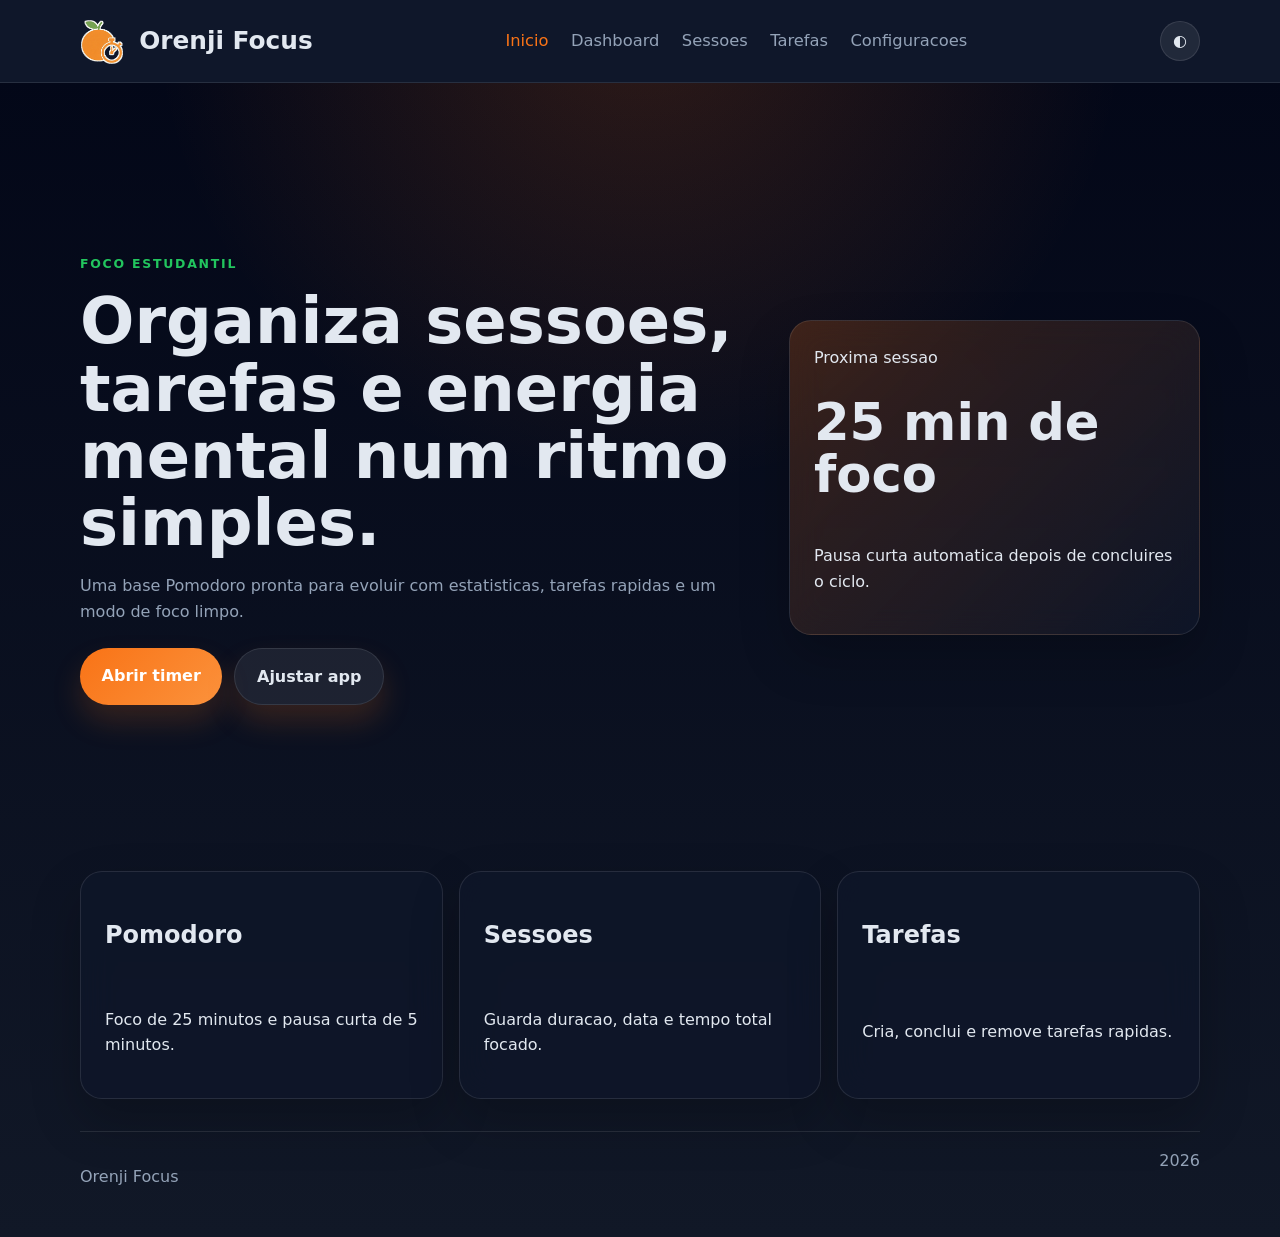
==== commit 45959afd: "Integrate validated dev features" ====
--- a/Orenji Focus/index.html
+++ b/Orenji Focus/index.html
@@ -5,12 +5,12 @@
     <meta name="viewport" content="width=device-width, initial-scale=1.0">
     <title>Orenji Focus | Inicio</title>
     <link rel="icon" href="assets/logo-clean.png">
-  <link rel="stylesheet" href="../../orenji%20styles%20dev/css/variables.css">
-  <link rel="stylesheet" href="../../orenji%20styles%20dev/css/core.css">
-  <link rel="stylesheet" href="../../orenji%20styles%20dev/css/layout.css">
-  <link rel="stylesheet" href="../../orenji%20styles%20dev/css/components.css">
-  <link rel="stylesheet" href="../../orenji%20styles%20dev/css/themes.css">
-  <link rel="stylesheet" href="../../orenji%20styles%20dev/css/animations.css">
+  <link rel="stylesheet" href="../../Orenji-styles/css/variables.css">
+  <link rel="stylesheet" href="../../Orenji-styles/css/core.css">
+  <link rel="stylesheet" href="../../Orenji-styles/css/layout.css">
+  <link rel="stylesheet" href="../../Orenji-styles/css/components.css">
+  <link rel="stylesheet" href="../../Orenji-styles/css/themes.css">
+  <link rel="stylesheet" href="../../Orenji-styles/css/animations.css">
   <link rel="stylesheet" href="css/app.css">
 </head>
 <body data-app="focus" data-page="home">
@@ -20,6 +20,8 @@
             <nav>
                 <a href="index.html">Inicio</a>
                 <a href="dashboard.html">Dashboard</a>
+                <a href="sessoes.html">Sessoes</a>
+                <a href="tasks.html">Tarefas</a>
                 <a href="configuracoes.html">Configuracoes</a>
             </nav>
             <button class="icon-button" data-theme-toggle aria-label="Alternar tema">◐</button>
@@ -51,7 +53,7 @@
 
     <footer class="site-footer"><div class="container footer-row"><p>Orenji Focus</p><span>2026</span></div></footer>
 
-    <script src="../../orenji%20styles%20dev/js/theme.js"></script>
+    <script src="../../Orenji-styles/js/theme.js"></script>
     <script src="js/theme.js"></script>
     <script src="js/data.js"></script>
     <script src="js/storage.js"></script>
--- a/Orenji Focus/css/app.css
+++ b/Orenji Focus/css/app.css
@@ -50,6 +50,7 @@
 .hero-copy p, .section-header p { color: var(--text-muted); max-width: 42rem; }
 .eyebrow { display: inline-block; margin-bottom: 0.9rem; color: var(--accent); font-size: 0.78rem; font-weight: 800; letter-spacing: 0.14em; text-transform: uppercase; }
 .hero-actions, .timer-actions { display: flex; flex-wrap: wrap; gap: 0.75rem; margin-top: 1.5rem; }
+.timer-actions { justify-content: center; align-items: center; }
 .button { border: 0; border-radius: 999px; padding: 0.9rem 1.35rem; background: var(--primary); color: #fff; font-weight: 800; cursor: pointer; transition: transform 0.2s ease, background 0.2s ease; }
 .button:hover { transform: translateY(-2px); background: var(--primary-strong); }
 .button-secondary { background: var(--surface-alt); color: var(--text); border: 1px solid var(--border); }
@@ -68,17 +69,30 @@
 .item-list, .session-list { display: grid; gap: 0.7rem; padding: 0; margin: 1rem 0 0; list-style: none; }
 .list-item, .session-item { display: flex; align-items: center; justify-content: space-between; gap: 1rem; padding: 0.9rem 1rem; border-radius: 16px; background: rgba(255,255,255,0.05); border: 1px solid var(--border); }
 .done { color: var(--text-muted); text-decoration: line-through; }
-.focus-toggle { display: inline-flex; align-items: center; gap: 0.55rem; margin-top: 1.25rem; color: var(--text-muted); }
+.focus-toggle { display: inline-flex; align-items: center; justify-content: center; gap: 0.55rem; width: fit-content; margin: 1.25rem auto 0; color: var(--text-muted); }
+.focus-toggle input { width: auto; flex: 0 0 auto; margin: 0; accent-color: var(--primary); }
 .method-picker { display: grid; grid-template-columns: repeat(2, minmax(0, 1fr)); gap: 0.75rem; margin: 1rem 0 0; text-align: left; }
 .method-picker label, .custom-method-form label { display: grid; gap: 0.45rem; color: var(--text-muted); }
+.timer-select-card { padding: 0.85rem; border: 1px solid var(--border); border-radius: calc(var(--radius) * 0.75); background: linear-gradient(135deg, rgba(var(--primary-rgb), 0.1), var(--panel-alt-bg)); }
+.timer-select-card select { color-scheme: dark; background-color: var(--panel-bg); color: var(--text); }
+.timer-select-card select option { background: #111827; color: #e2e8f0; }
+body.light .timer-select-card select option { background: #fff8e8; color: #172033; }
+body.light .timer-select-card select { color-scheme: light; }
+.focus-mode-summary { display: none; flex-wrap: wrap; justify-content: center; gap: 0.6rem; margin-top: 1rem; }
+.focus-mode-summary span { border: 1px solid var(--border); border-radius: 999px; padding: 0.35rem 0.75rem; background: rgba(var(--primary-rgb), 0.12); color: var(--text); font-weight: 800; font-size: 0.9rem; }
 .custom-method-form { display: grid; grid-template-columns: 1.4fr repeat(3, minmax(7rem, 0.7fr)) auto; gap: 0.75rem; margin-top: 1rem; }
 .linked-list { display: grid; gap: 0.7rem; margin-top: 1rem; }
 .mini-item { display: grid; gap: 0.2rem; padding: 0.85rem 1rem; border-radius: calc(var(--radius) * 0.75); background: var(--panel-alt-bg); border: 1px solid var(--border); }
 .mini-item span, .empty-state { color: var(--text-muted); }
 .wide-link { display: inline-flex; justify-content: center; width: 100%; margin-top: 1rem; }
+body.focus-mode { overflow: hidden; }
 body.focus-mode .main-header, body.focus-mode .secondary-panel { display: none; }
-body.focus-mode .page-section { min-height: 100vh; display: grid; place-items: center; }
-body.focus-mode .dashboard-grid { display: block; width: min(820px, 100%); }
+body.focus-mode .page-section { min-height: 100vh; display: grid; place-items: center; padding: 1rem 0; }
+body.focus-mode .dashboard-grid { display: block; width: min(860px, 100%); margin: 0; }
+body.focus-mode .timer-card { min-height: min(760px, calc(100vh - 2rem)); display: grid; align-content: center; gap: 1.1rem; background: radial-gradient(circle at center, rgba(var(--primary-rgb), 0.22), var(--panel-bg)); }
+body.focus-mode .method-picker { display: none; }
+body.focus-mode .focus-mode-summary { display: flex; }
+body.focus-mode .timer-display { font-size: clamp(5rem, 18vw, 11rem); }
 .settings-form { display: grid; gap: 1rem; margin-top: 1.5rem; }
 .settings-form label { display: grid; gap: 0.45rem; color: var(--text-muted); }
 .narrow { max-width: 760px; }
@@ -88,7 +102,9 @@
 @media (max-width: 760px) {
     .footer-row { align-items: flex-start; flex-direction: column; }
     .hero-section, .dashboard-grid, .feature-grid { grid-template-columns: 1fr; min-height: auto; }
-    .inline-form, .method-picker, .custom-method-form { grid-template-columns: 1fr; }
+    .inline-form, .method-picker, .custom-method-form, .tasks-form, .summary-grid { grid-template-columns: 1fr; }
+    .bar-chart { min-height: 220px; gap: 0.4rem; }
+    .bar-track { min-height: 150px; }
 }
 
 :root,
@@ -154,6 +170,123 @@
     gap: var(--grid-gap);
 }
 
+.tasks-form {
+    display: grid;
+    grid-template-columns: minmax(0, 1fr) minmax(10rem, 0.7fr) auto;
+    gap: 0.75rem;
+    margin-top: 1rem;
+}
+
+.tasks-form .task-link-row {
+    display: contents;
+}
+
+.tasks-form.inline-form {
+    grid-template-columns: 1fr;
+}
+
+.tasks-form.inline-form .task-link-row {
+    display: grid;
+    grid-template-columns: minmax(0, 1fr) auto;
+    gap: 0.75rem;
+}
+
+.tasks-form.inline-form .button {
+    min-width: 7.75rem;
+    padding-inline: 1rem;
+}
+
+.tasks-component .empty-state {
+    margin: 0.2rem 0 0;
+    padding: 0.85rem 0;
+    border-top: 1px solid var(--border);
+}
+
+.task-copy {
+    display: grid;
+    flex: 1;
+    min-width: 0;
+}
+
+.task-copy small {
+    color: var(--text-muted);
+}
+
+.sessions-hero {
+    margin-bottom: 1.2rem;
+}
+
+.sessions-stats,
+.summary-grid {
+    margin-bottom: 1rem;
+}
+
+.summary-grid {
+    display: grid;
+    grid-template-columns: minmax(0, 1.25fr) minmax(280px, 0.75fr);
+    gap: 1rem;
+}
+
+.bar-chart {
+    display: grid;
+    grid-template-columns: repeat(7, minmax(0, 1fr));
+    align-items: end;
+    gap: 0.7rem;
+    min-height: 260px;
+}
+
+.bar-day {
+    display: grid;
+    grid-template-rows: auto 1fr auto;
+    gap: 0.45rem;
+    height: 100%;
+    text-align: center;
+    color: var(--text-muted);
+}
+
+.bar-track {
+    position: relative;
+    min-height: 190px;
+    border-radius: 999px;
+    background: var(--panel-alt-bg);
+    border: 1px solid var(--border);
+    overflow: hidden;
+}
+
+.bar-track i {
+    position: absolute;
+    left: 0;
+    right: 0;
+    bottom: 0;
+    display: block;
+    border-radius: inherit;
+    background: linear-gradient(180deg, var(--accent), var(--primary));
+}
+
+.insight-row {
+    display: grid;
+    gap: 0.25rem;
+    padding: 0.9rem 1rem;
+    border-radius: calc(var(--radius) * 0.75);
+    background: var(--panel-alt-bg);
+    border: 1px solid var(--border);
+}
+
+.insight-row span {
+    color: var(--text-muted);
+}
+
+.insight-row strong {
+    line-height: 1.25;
+}
+
+@media (max-width: 760px) {
+    .tasks-form,
+    .summary-grid {
+        grid-template-columns: 1fr;
+    }
+}
+
 .settings-form {
     gap: 1rem;
     margin-top: 1.5rem;
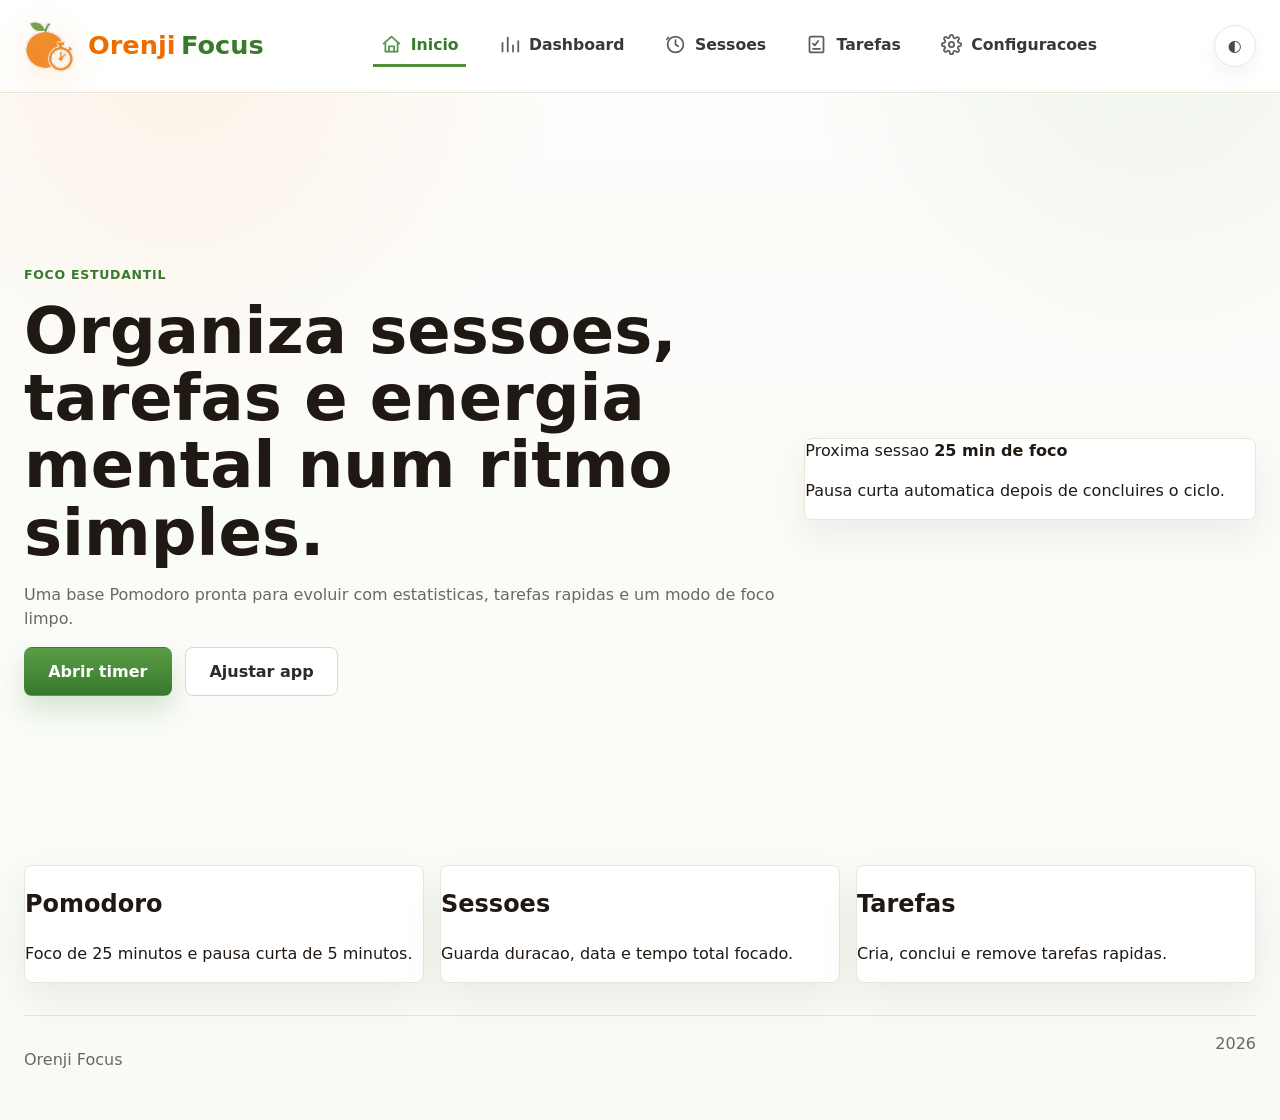
==== commit b90953a8: "Refactor focus workflow UI and state handling" ====
--- a/Orenji Focus/index.html
+++ b/Orenji Focus/index.html
@@ -11,12 +11,13 @@
   <link rel="stylesheet" href="../../Orenji-styles/css/components.css">
   <link rel="stylesheet" href="../../Orenji-styles/css/themes.css">
   <link rel="stylesheet" href="../../Orenji-styles/css/animations.css">
+  <link rel="stylesheet" href="../../Orenji-styles/css/concepts/orenji-focus-theme.css">
   <link rel="stylesheet" href="css/app.css">
 </head>
 <body data-app="focus" data-page="home">
     <header class="main-header">
         <div class="container header-row">
-            <a class="brand" href="index.html"><span class="brand-mark"><img src="assets/logo-clean.png" alt="" aria-hidden="true"></span><span>Orenji Focus</span></a>
+            <a class="brand" href="index.html"><span class="brand-mark"><img src="assets/logo-clean.png" alt="" aria-hidden="true"></span><span class="brand-copy"><span class="brand-name">Orenji</span><span class="brand-focus">Focus</span></span></a>
             <nav>
                 <a href="index.html">Inicio</a>
                 <a href="dashboard.html">Dashboard</a>
--- a/Orenji Focus/css/app.css
+++ b/Orenji Focus/css/app.css
@@ -1,230 +1,971 @@
-:root {
-    --background: #020617;
-    --background-end: #111827;
-    --surface: rgba(255,255,255,0.06);
-    --surface-alt: rgba(255,255,255,0.09);
-    --text: #e2e8f0;
-    --text-muted: #94a3b8;
-    --primary: #f97316;
-    --primary-strong: #fb923c;
-    --accent: #22c55e;
-    --danger: #f43f5e;
-    --border: rgba(255,255,255,0.1);
-    --shadow: 0 22px 50px rgba(0,0,0,0.22);
-    --radius: 22px;
-}
-
-body.light {
-    --background: #fff7ed;
-    --background-end: #ffedd5;
-    --surface: rgba(255,255,255,0.72);
-    --surface-alt: rgba(255,255,255,0.9);
-    --text: #172033;
-    --text-muted: #64748b;
-    --border: rgba(15,23,42,0.1);
-}
-
-* { box-sizing: border-box; }
-html, body { margin: 0; min-height: 100%; }
+:root,
+body[data-app="focus"] {
+    --focus-green: #4f8f3a;
+    --focus-green-strong: #377a2c;
+    --focus-green-soft: #eef7ea;
+    --focus-orange: #ff7a00;
+    --focus-orange-strong: #ed6d00;
+    --focus-orange-soft: #fff3e5;
+    --focus-canvas: #fdfdfb;
+    --focus-canvas-soft: #f8fbf5;
+    --focus-surface: #ffffff;
+    --focus-border: #ebe4db;
+    --focus-border-strong: #ded5c9;
+    --focus-text: #201913;
+    --focus-muted: #6b6863;
+    --focus-shadow: 0 16px 36px rgba(66, 55, 41, 0.08);
+    --focus-shadow-soft: 0 10px 26px rgba(66, 55, 41, 0.06);
+    --primary: var(--focus-green);
+    --primary-strong: var(--focus-green-strong);
+    --accent: var(--focus-orange);
+    --background: var(--focus-canvas);
+    --background-end: var(--focus-canvas-soft);
+    --panel-bg: var(--focus-surface);
+    --panel-alt-bg: #fbfdf9;
+    --text: var(--focus-text);
+    --text-muted: var(--focus-muted);
+    --border: var(--focus-border);
+    --border-strong: var(--focus-border-strong);
+    --card-shadow: var(--focus-shadow);
+    --radius: 8px;
+    --container-width: 1480px;
+    --section-padding: 1.5rem 0 2rem;
+    color-scheme: light;
+}
+
+* {
+    box-sizing: border-box;
+}
+
+html,
 body {
-    font-family: Inter, system-ui, -apple-system, BlinkMacSystemFont, "Segoe UI", sans-serif;
-    background: radial-gradient(circle at top left, rgba(249,115,22,0.22), transparent 34%), linear-gradient(180deg, var(--background), var(--background-end));
-    color: var(--text);
-    line-height: 1.6;
-}
-a { color: inherit; text-decoration: none; }
-button, input, select { font: inherit; }
-.container { width: min(1120px, 100% - 2rem); margin: 0 auto; }
-.main-header { position: sticky; top: 0; z-index: 20; background: var(--header-bg); border-bottom: 1px solid var(--border); color: var(--header-text); }
-.header-row { display: flex; align-items: center; justify-content: space-between; gap: 1.5rem; min-height: 5rem; padding: 1.2rem 0; }
-.brand { display: inline-flex; align-items: center; gap: 0.95rem; font-size: 1.55rem; font-weight: 700; letter-spacing: 0; }
-.brand-mark { display: grid; place-items: center; width: 2.75rem; height: 2.75rem; padding: 0; border-radius: 0; overflow: visible; background: transparent; color: #fff; font-size: 0.95rem; box-shadow: none; }
-.brand-mark img { width: 100%; height: 100%; object-fit: contain; display: block; }
-nav { display: flex; flex-wrap: wrap; gap: 1.1rem; }
-nav a { color: var(--header-text-muted); font-size: 1.02rem; padding: 0.45rem 0.15rem; transition: color 0.2s ease; }
-nav a.active, nav a:hover { color: var(--primary); }
-.icon-button { width: 2.5rem; height: 2.5rem; border-radius: 50%; border: 1px solid var(--border); background: var(--surface); color: var(--text); cursor: pointer; }
-.hero-section, .page-section { padding: 3rem 0; }
-.hero-section { display: grid; grid-template-columns: 1.25fr 0.75fr; align-items: center; gap: 1.5rem; min-height: calc(100vh - 7rem); }
-.hero-copy h1, .page-section h1 { margin: 0 0 1rem; font-size: clamp(2rem, 5vw, 4rem); line-height: 1.05; }
-.hero-copy p, .section-header p { color: var(--text-muted); max-width: 42rem; }
-.eyebrow { display: inline-block; margin-bottom: 0.9rem; color: var(--accent); font-size: 0.78rem; font-weight: 800; letter-spacing: 0.14em; text-transform: uppercase; }
-.hero-actions, .timer-actions { display: flex; flex-wrap: wrap; gap: 0.75rem; margin-top: 1.5rem; }
-.timer-actions { justify-content: center; align-items: center; }
-.button { border: 0; border-radius: 999px; padding: 0.9rem 1.35rem; background: var(--primary); color: #fff; font-weight: 800; cursor: pointer; transition: transform 0.2s ease, background 0.2s ease; }
-.button:hover { transform: translateY(-2px); background: var(--primary-strong); }
-.button-secondary { background: var(--surface-alt); color: var(--text); border: 1px solid var(--border); }
-.button-ghost { background: transparent; color: var(--text-muted); border: 1px solid var(--border); }
-.glass-card { background: var(--surface); border: 1px solid var(--border); border-radius: var(--radius); box-shadow: var(--shadow); backdrop-filter: blur(18px); padding: 1.5rem; animation: rise 0.45s ease both; }
-.hero-panel strong, .stat-card strong { display: block; font-size: clamp(2rem, 4vw, 3.2rem); line-height: 1; margin: 0.7rem 0; }
-.feature-grid, .dashboard-grid { display: grid; grid-template-columns: repeat(3, 1fr); gap: 1rem; }
-.dashboard-grid { grid-template-columns: minmax(0, 1.4fr) minmax(280px, 0.6fr); align-items: start; margin-bottom: 1rem; }
-.stack { display: grid; gap: 1rem; }
-.timer-card { text-align: center; }
-.timer-display { font-size: clamp(4rem, 14vw, 9rem); line-height: 1; font-weight: 900; color: #fff; text-shadow: 0 0 32px rgba(249,115,22,0.3); }
-body.light .timer-display { color: #172033; }
-.compact h2, .section-header h1 { margin: 0; }
-.inline-form { display: grid; grid-template-columns: 1fr auto; gap: 0.75rem; }
-input, select { width: 100%; border: 1px solid var(--border); border-radius: 16px; padding: 0.95rem 1rem; background: var(--surface-alt); color: var(--text); outline: none; }
-.item-list, .session-list { display: grid; gap: 0.7rem; padding: 0; margin: 1rem 0 0; list-style: none; }
-.list-item, .session-item { display: flex; align-items: center; justify-content: space-between; gap: 1rem; padding: 0.9rem 1rem; border-radius: 16px; background: rgba(255,255,255,0.05); border: 1px solid var(--border); }
-.done { color: var(--text-muted); text-decoration: line-through; }
-.focus-toggle { display: inline-flex; align-items: center; justify-content: center; gap: 0.55rem; width: fit-content; margin: 1.25rem auto 0; color: var(--text-muted); }
-.focus-toggle input { width: auto; flex: 0 0 auto; margin: 0; accent-color: var(--primary); }
-.method-picker { display: grid; grid-template-columns: repeat(2, minmax(0, 1fr)); gap: 0.75rem; margin: 1rem 0 0; text-align: left; }
-.method-picker label, .custom-method-form label { display: grid; gap: 0.45rem; color: var(--text-muted); }
-.timer-select-card { padding: 0.85rem; border: 1px solid var(--border); border-radius: calc(var(--radius) * 0.75); background: linear-gradient(135deg, rgba(var(--primary-rgb), 0.1), var(--panel-alt-bg)); }
-.timer-select-card select { color-scheme: dark; background-color: var(--panel-bg); color: var(--text); }
-.timer-select-card select option { background: #111827; color: #e2e8f0; }
-body.light .timer-select-card select option { background: #fff8e8; color: #172033; }
-body.light .timer-select-card select { color-scheme: light; }
-.focus-mode-summary { display: none; flex-wrap: wrap; justify-content: center; gap: 0.6rem; margin-top: 1rem; }
-.focus-mode-summary span { border: 1px solid var(--border); border-radius: 999px; padding: 0.35rem 0.75rem; background: rgba(var(--primary-rgb), 0.12); color: var(--text); font-weight: 800; font-size: 0.9rem; }
-.custom-method-form { display: grid; grid-template-columns: 1.4fr repeat(3, minmax(7rem, 0.7fr)) auto; gap: 0.75rem; margin-top: 1rem; }
-.linked-list { display: grid; gap: 0.7rem; margin-top: 1rem; }
-.mini-item { display: grid; gap: 0.2rem; padding: 0.85rem 1rem; border-radius: calc(var(--radius) * 0.75); background: var(--panel-alt-bg); border: 1px solid var(--border); }
-.mini-item span, .empty-state { color: var(--text-muted); }
-.wide-link { display: inline-flex; justify-content: center; width: 100%; margin-top: 1rem; }
-body.focus-mode { overflow: hidden; }
-body.focus-mode .main-header, body.focus-mode .secondary-panel { display: none; }
-body.focus-mode .page-section { min-height: 100vh; display: grid; place-items: center; padding: 1rem 0; }
-body.focus-mode .dashboard-grid { display: block; width: min(860px, 100%); margin: 0; }
-body.focus-mode .timer-card { min-height: min(760px, calc(100vh - 2rem)); display: grid; align-content: center; gap: 1.1rem; background: radial-gradient(circle at center, rgba(var(--primary-rgb), 0.22), var(--panel-bg)); }
-body.focus-mode .method-picker { display: none; }
-body.focus-mode .focus-mode-summary { display: flex; }
-body.focus-mode .timer-display { font-size: clamp(5rem, 18vw, 11rem); }
-.settings-form { display: grid; gap: 1rem; margin-top: 1.5rem; }
-.settings-form label { display: grid; gap: 0.45rem; color: var(--text-muted); }
-.narrow { max-width: 760px; }
-.site-footer { padding: 2rem 0; color: var(--text-muted); }
-.footer-row { display: flex; justify-content: space-between; gap: 1rem; border-top: 1px solid var(--border); padding-top: 1rem; }
-@keyframes rise { from { opacity: 0; transform: translateY(12px); } to { opacity: 1; transform: translateY(0); } }
-@media (max-width: 760px) {
-    .footer-row { align-items: flex-start; flex-direction: column; }
-    .hero-section, .dashboard-grid, .feature-grid { grid-template-columns: 1fr; min-height: auto; }
-    .inline-form, .method-picker, .custom-method-form, .tasks-form, .summary-grid { grid-template-columns: 1fr; }
-    .bar-chart { min-height: 220px; gap: 0.4rem; }
-    .bar-track { min-height: 150px; }
-}
-
-:root,
-body.light {
-    --surface: var(--panel-bg);
-    --surface-alt: var(--panel-alt-bg);
-    --shadow: var(--card-shadow);
+    margin: 0;
+    min-height: 100%;
 }
 
 body {
+    min-width: 320px;
     background:
-        radial-gradient(circle at top, rgba(var(--primary-rgb), 0.18), transparent 35%),
-        linear-gradient(180deg, var(--background) 0%, var(--background-end) 100%);
+        radial-gradient(circle at 14% 4%, rgba(255, 122, 0, 0.08), transparent 24rem),
+        radial-gradient(circle at 90% 2%, rgba(79, 143, 58, 0.08), transparent 22rem),
+        linear-gradient(180deg, var(--focus-canvas), var(--focus-canvas-soft));
+    color: var(--focus-text);
+    font-family: Inter, Manrope, system-ui, -apple-system, BlinkMacSystemFont, "Segoe UI", sans-serif;
+    line-height: 1.5;
+    letter-spacing: 0;
+}
+
+a {
+    color: inherit;
+    text-decoration: none;
+}
+
+button,
+input,
+select,
+textarea {
+    font: inherit;
+}
+
+.container {
+    width: min(var(--container-width), calc(100% - 3rem));
+    margin-inline: auto;
+}
+
+.main-header {
+    position: sticky;
+    top: 0;
+    z-index: 30;
+    background: rgba(255, 255, 255, 0.92);
+    border-bottom: 1px solid var(--focus-border);
+    box-shadow: 0 1px 0 rgba(255, 255, 255, 0.8);
+    backdrop-filter: blur(18px);
+}
+
+.header-row {
+    display: grid;
+    grid-template-columns: auto minmax(0, 1fr) auto;
+    align-items: center;
+    gap: clamp(1rem, 3vw, 3rem);
+    min-height: 5.75rem;
+    padding-block: 1rem;
+}
+
+.brand {
+    display: inline-flex;
+    align-items: center;
+    gap: 0.8rem;
+    color: var(--focus-text);
+    font-size: clamp(1.35rem, 2vw, 1.85rem);
+    font-weight: 850;
+    line-height: 1;
+    white-space: nowrap;
 }
 
 .brand-mark {
+    display: grid;
+    place-items: center;
+    width: 3.2rem;
+    height: 3.2rem;
+    overflow: visible;
+}
+
+.brand-mark img {
+    width: 100%;
+    height: 100%;
+    object-fit: contain;
+    filter: drop-shadow(0 8px 16px rgba(237, 109, 0, 0.14));
+}
+
+.brand-copy {
+    display: inline-flex;
+    gap: 0.35rem;
+}
+
+.brand-name {
+    color: var(--focus-orange-strong);
+}
+
+.brand-focus {
+    color: var(--focus-green-strong);
+}
+
+nav {
+    display: flex;
+    align-items: center;
+    justify-content: center;
+    gap: clamp(0.5rem, 2vw, 1.6rem);
+}
+
+nav a {
+    position: relative;
+    display: inline-flex;
+    align-items: center;
+    gap: 0.55rem;
+    min-height: 2.65rem;
+    padding: 0.45rem 0.45rem;
+    border-bottom: 3px solid transparent;
+    border-radius: 0;
+    color: #393836;
+    font-size: 0.98rem;
+    font-weight: 720;
+    transition: color 160ms ease, border-color 160ms ease, background 160ms ease;
+}
+
+nav a::before,
+.mobile-tabbar a::before,
+.timer-actions .button span,
+.focus-callout-icon,
+.task-glyph,
+.leaf-mini,
+.method-icon,
+.stat-icon,
+.tip-mark {
+    content: "";
+    display: inline-block;
+    flex: 0 0 auto;
+    background: currentColor;
+    -webkit-mask: var(--icon) center / contain no-repeat;
+    mask: var(--icon) center / contain no-repeat;
+}
+
+nav a::before {
+    width: 1.35rem;
+    height: 1.35rem;
+    opacity: 0.82;
+}
+
+nav a[href$="index.html"] { --icon: url("data:image/svg+xml,%3Csvg xmlns='http://www.w3.org/2000/svg' viewBox='0 0 24 24' fill='none' stroke='black' stroke-width='2' stroke-linecap='round' stroke-linejoin='round'%3E%3Cpath d='m3 11 9-8 9 8'/%3E%3Cpath d='M5 10v10h14V10'/%3E%3Cpath d='M9 20v-6h6v6'/%3E%3C/svg%3E"); }
+nav a[href$="dashboard.html"] { --icon: url("data:image/svg+xml,%3Csvg xmlns='http://www.w3.org/2000/svg' viewBox='0 0 24 24' fill='none' stroke='black' stroke-width='2' stroke-linecap='round' stroke-linejoin='round'%3E%3Cpath d='M4 20V10'/%3E%3Cpath d='M10 20V4'/%3E%3Cpath d='M16 20v-7'/%3E%3Cpath d='M22 20V8'/%3E%3C/svg%3E"); }
+nav a[href$="sessoes.html"] { --icon: url("data:image/svg+xml,%3Csvg xmlns='http://www.w3.org/2000/svg' viewBox='0 0 24 24' fill='none' stroke='black' stroke-width='2' stroke-linecap='round' stroke-linejoin='round'%3E%3Ccircle cx='12' cy='12' r='9'/%3E%3Cpath d='M12 7v5l3 2'/%3E%3Cpath d='M4 4 2 6'/%3E%3C/svg%3E"); }
+nav a[href$="tasks.html"] { --icon: url("data:image/svg+xml,%3Csvg xmlns='http://www.w3.org/2000/svg' viewBox='0 0 24 24' fill='none' stroke='black' stroke-width='2' stroke-linecap='round' stroke-linejoin='round'%3E%3Crect x='4' y='3' width='16' height='18' rx='2'/%3E%3Cpath d='m8 11 2 2 4-5'/%3E%3Cpath d='M8 17h8'/%3E%3C/svg%3E"); }
+nav a[href$="configuracoes.html"] { --icon: url("data:image/svg+xml,%3Csvg xmlns='http://www.w3.org/2000/svg' viewBox='0 0 24 24' fill='none' stroke='black' stroke-width='2' stroke-linecap='round' stroke-linejoin='round'%3E%3Ccircle cx='12' cy='12' r='3'/%3E%3Cpath d='M19.4 15a1.7 1.7 0 0 0 .3 1.9l.1.1a2 2 0 1 1-2.8 2.8l-.1-.1a1.7 1.7 0 0 0-1.9-.3 1.7 1.7 0 0 0-1 1.6V21a2 2 0 1 1-4 0v-.1a1.7 1.7 0 0 0-1-1.6 1.7 1.7 0 0 0-1.9.3l-.1.1a2 2 0 1 1-2.8-2.8l.1-.1A1.7 1.7 0 0 0 4.6 15 1.7 1.7 0 0 0 3 14H3a2 2 0 1 1 0-4h.1a1.7 1.7 0 0 0 1.6-1 1.7 1.7 0 0 0-.3-1.9l-.1-.1A2 2 0 1 1 7.1 4.2l.1.1A1.7 1.7 0 0 0 9 4.6 1.7 1.7 0 0 0 10 3V3a2 2 0 1 1 4 0v.1a1.7 1.7 0 0 0 1 1.6 1.7 1.7 0 0 0 1.9-.3l.1-.1a2 2 0 1 1 2.8 2.8l-.1.1A1.7 1.7 0 0 0 19.4 9c.2.6.8 1 1.6 1h.1a2 2 0 1 1 0 4H21a1.7 1.7 0 0 0-1.6 1Z'/%3E%3C/svg%3E"); }
+
+nav a:hover,
+nav a.active {
+    color: var(--focus-green-strong);
+    border-bottom-color: var(--focus-green);
+    background: transparent;
+}
+
+.icon-button {
+    display: inline-grid;
+    place-items: center;
+    width: 2.65rem;
+    height: 2.65rem;
+    border: 1px solid var(--focus-border);
+    border-radius: 999px;
+    background: #fff;
+    color: #4b4945;
+    cursor: pointer;
+    box-shadow: 0 8px 18px rgba(66, 55, 41, 0.05);
+}
+
+.button,
+.small-button {
+    display: inline-flex;
+    align-items: center;
+    justify-content: center;
+    gap: 0.55rem;
+    border: 1px solid transparent;
+    border-radius: 8px;
+    background: linear-gradient(180deg, #5a9c46, var(--focus-green-strong));
+    color: #fff;
+    font-weight: 820;
+    line-height: 1;
+    cursor: pointer;
+    transition: transform 160ms ease, box-shadow 160ms ease, border-color 160ms ease;
+}
+
+.button {
+    min-height: 3.1rem;
+    padding: 0.85rem 1.45rem;
+    box-shadow: 0 14px 26px rgba(55, 122, 44, 0.18);
+}
+
+.small-button {
+    min-height: 2.6rem;
+    padding: 0.65rem 1rem;
+    background: #fff;
+    border-color: #d8e8d0;
+    color: var(--focus-green-strong);
     box-shadow: none;
 }
 
+.button:hover,
+.small-button:hover {
+    transform: translateY(-1px);
+}
+
+.button-secondary,
+.button-ghost {
+    background: #fff;
+    border-color: var(--focus-border-strong);
+    color: #2d2925;
+    box-shadow: none;
+}
+
+.button-ghost {
+    color: #393733;
+}
+
 .glass-card,
+.card,
+.stat-card,
+.settings-card,
+.focus-panel {
+    background: var(--focus-surface);
+    border: 1px solid var(--focus-border);
+    border-radius: 8px;
+    box-shadow: var(--focus-shadow);
+}
+
+.page-section,
+.hero-section {
+    padding: 2.5rem 0;
+}
+
+.hero-section {
+    display: grid;
+    grid-template-columns: minmax(0, 1.1fr) minmax(280px, 0.65fr);
+    align-items: center;
+    gap: 1rem;
+    min-height: calc(100vh - 8rem);
+}
+
+.hero-copy h1,
+.page-section h1 {
+    margin: 0 0 1rem;
+    color: var(--focus-text);
+    font-size: clamp(2.1rem, 5vw, 4rem);
+    line-height: 1.05;
+}
+
+.hero-copy p,
+.section-header p,
+.page-section p {
+    color: var(--focus-muted);
+}
+
+.eyebrow {
+    display: inline-flex;
+    margin-bottom: 0.85rem;
+    color: var(--focus-green-strong);
+    font-size: 0.78rem;
+    font-weight: 850;
+    letter-spacing: 0.06em;
+    text-transform: uppercase;
+}
+
+.hero-actions,
+.timer-actions {
+    display: flex;
+    flex-wrap: wrap;
+    gap: 0.85rem;
+}
+
+.feature-grid,
+.dashboard-grid,
+.stats-grid,
+.summary-grid {
+    display: grid;
+    gap: 1rem;
+}
+
+.feature-grid,
+.stats-grid {
+    grid-template-columns: repeat(3, minmax(0, 1fr));
+}
+
+.focus-workspace {
+    min-height: calc(100vh - 5.75rem);
+    padding: 1.25rem 0 2.2rem;
+}
+
+.focus-shell {
+    display: grid;
+    grid-template-columns: minmax(220px, 250px) minmax(460px, 1fr) minmax(310px, 360px);
+    gap: 1rem;
+    align-items: start;
+}
+
+.focus-left-rail,
+.focus-right-rail,
+.focus-center {
+    display: grid;
+    gap: 1rem;
+}
+
+.focus-left-rail,
+.focus-right-rail {
+    position: sticky;
+    top: 7rem;
+}
+
+.focus-callout,
+.method-panel,
+.tip-card,
+.focus-panel {
+    padding: 1rem;
+    background: #fff;
+    border: 1px solid var(--focus-border);
+    border-radius: 8px;
+    box-shadow: var(--focus-shadow-soft);
+}
+
+.focus-callout {
+    display: grid;
+    grid-template-columns: auto minmax(0, 1fr);
+    gap: 0.85rem;
+    align-items: center;
+    margin: 0;
+    color: var(--focus-green-strong);
+    cursor: pointer;
+}
+
+.focus-callout input {
+    position: absolute;
+    inline-size: 1px;
+    block-size: 1px;
+    opacity: 0;
+}
+
+.focus-callout small,
+.tip-card p,
+.method-control small,
+.mini-stat small {
+    color: var(--focus-muted);
+    font-size: 0.86rem;
+}
+
+.focus-callout-icon,
+.leaf-mini,
+.method-icon--leaf {
+    --icon: url("data:image/svg+xml,%3Csvg xmlns='http://www.w3.org/2000/svg' viewBox='0 0 24 24' fill='none' stroke='black' stroke-width='2.2' stroke-linecap='round' stroke-linejoin='round'%3E%3Cpath d='M20 4C11 4 5 10 5 20'/%3E%3Cpath d='M20 4c0 9-6 15-15 15'/%3E%3C/svg%3E");
+}
+
+.focus-callout-icon {
+    width: 2rem;
+    height: 2rem;
+    color: var(--focus-green);
+}
+
+.panel-kicker {
+    margin: 0 0 0.75rem;
+    color: var(--focus-muted);
+    font-size: 0.82rem;
+    font-weight: 820;
+    letter-spacing: 0.04em;
+    text-transform: uppercase;
+}
+
+.method-picker {
+    display: grid;
+    gap: 0.75rem;
+    margin: 0;
+}
+
+.method-control {
+    position: relative;
+    display: grid;
+    grid-template-columns: auto minmax(0, 1fr);
+    gap: 0.75rem;
+    align-items: center;
+    min-height: 4.25rem;
+    margin: 0;
+    padding: 0.85rem 0.9rem;
+    background: #fbfdf9;
+    border: 1px solid var(--focus-border);
+    border-radius: 8px;
+    color: var(--focus-text);
+}
+
+.method-control:first-child {
+    background: linear-gradient(135deg, rgba(79, 143, 58, 0.12), #fff);
+    border-color: #d7e9ce;
+}
+
+.method-control select {
+    position: absolute;
+    inset: 0;
+    width: 100%;
+    height: 100%;
+    opacity: 0;
+    cursor: pointer;
+}
+
+.method-icon {
+    width: 1.55rem;
+    height: 1.55rem;
+    color: var(--focus-green);
+}
+
+.method-icon--link {
+    --icon: url("data:image/svg+xml,%3Csvg xmlns='http://www.w3.org/2000/svg' viewBox='0 0 24 24' fill='none' stroke='black' stroke-width='2' stroke-linecap='round' stroke-linejoin='round'%3E%3Cpath d='M10 13a5 5 0 0 0 7.1 0l2-2a5 5 0 0 0-7.1-7.1l-1.1 1.1'/%3E%3Cpath d='M14 11a5 5 0 0 0-7.1 0l-2 2A5 5 0 0 0 12 20.1l1.1-1.1'/%3E%3C/svg%3E");
+}
+
+.focus-mode-summary {
+    display: flex;
+    flex-wrap: wrap;
+    gap: 0.45rem;
+    margin-top: 0.75rem;
+}
+
+.focus-mode-summary span,
+.focus-pill {
+    display: inline-flex;
+    align-items: center;
+    min-height: 1.85rem;
+    padding: 0.25rem 0.7rem;
+    border: 1px solid #dce9d4;
+    border-radius: 999px;
+    background: var(--focus-green-soft);
+    color: var(--focus-green-strong);
+    font-size: 0.85rem;
+    font-weight: 720;
+}
+
+.tip-card {
+    display: grid;
+    gap: 0.35rem;
+    margin-top: auto;
+}
+
+.tip-mark {
+    --icon: url("data:image/svg+xml,%3Csvg xmlns='http://www.w3.org/2000/svg' viewBox='0 0 24 24' fill='black'%3E%3Ccircle cx='12' cy='12' r='9'/%3E%3C/svg%3E");
+    width: 1.7rem;
+    height: 1.7rem;
+    color: var(--focus-orange);
+}
+
+.timer-stage {
+    display: grid;
+    justify-items: center;
+    gap: 1.25rem;
+    min-height: 40.5rem;
+    padding: clamp(1rem, 2vw, 1.35rem);
+}
+
+.current-task-bar {
+    display: grid;
+    grid-template-columns: auto minmax(0, 1fr) auto;
+    gap: 0.9rem;
+    align-items: center;
+    width: 100%;
+    padding-bottom: 1rem;
+    border-bottom: 1px solid var(--focus-border);
+}
+
+.task-glyph {
+    --icon: url("data:image/svg+xml,%3Csvg xmlns='http://www.w3.org/2000/svg' viewBox='0 0 24 24' fill='none' stroke='black' stroke-width='2' stroke-linecap='round' stroke-linejoin='round'%3E%3Cpath d='M14 2H6a2 2 0 0 0-2 2v16a2 2 0 0 0 2 2h12a2 2 0 0 0 2-2V8Z'/%3E%3Cpath d='M14 2v6h6'/%3E%3Cpath d='M9 15h6'/%3E%3C/svg%3E");
+    width: 2.35rem;
+    height: 2.35rem;
+    color: var(--focus-green-strong);
+    padding: 0.45rem;
+    background-color: var(--focus-green-strong);
+}
+
+.task-copy {
+    display: grid;
+    gap: 0.12rem;
+    min-width: 0;
+}
+
+.task-copy span {
+    color: var(--focus-green-strong);
+    font-size: 0.92rem;
+    font-weight: 760;
+}
+
+.task-copy h1 {
+    margin: 0;
+    color: var(--focus-text);
+    font-size: clamp(1.25rem, 2vw, 1.55rem);
+    line-height: 1.18;
+}
+
+.task-copy p {
+    margin: 0;
+    color: var(--focus-muted);
+    font-size: 0.95rem;
+}
+
+.timer-orb {
+    position: relative;
+    display: grid;
+    place-items: center;
+    width: min(30vw, 29.5rem);
+    min-width: 21rem;
+    aspect-ratio: 1;
+    margin: 1rem auto 0.25rem;
+    border-radius: 50%;
+    background: conic-gradient(from -88deg, var(--focus-orange) 0 var(--timer-progress), #efe8de var(--timer-progress) 100%);
+    box-shadow: 0 14px 36px rgba(255, 122, 0, 0.13);
+}
+
+.timer-orb::before {
+    content: "";
+    position: absolute;
+    inset: 0.65rem;
+    border-radius: inherit;
+    background: #fffdf9;
+    box-shadow: inset 0 0 0 1px rgba(222, 213, 201, 0.65), 0 8px 18px rgba(66, 55, 41, 0.04);
+}
+
+.timer-orb::after {
+    content: "";
+    position: absolute;
+    inset: 1.25rem;
+    border-radius: inherit;
+    background: radial-gradient(circle, rgba(255, 252, 248, 0.96), rgba(255, 250, 244, 0.8));
+}
+
+.timer-leaf {
+    position: absolute;
+    top: -2.15rem;
+    z-index: 3;
+    width: 4.4rem;
+    height: 2.15rem;
+    background: linear-gradient(135deg, #6cad54, #2f772c);
+    box-shadow: inset 0 -6px 8px rgba(36, 104, 35, 0.12);
+}
+
+.timer-leaf--left {
+    left: calc(50% - 4rem);
+    border-radius: 100% 0 100% 0;
+    transform: rotate(23deg);
+}
+
+.timer-leaf--right {
+    left: calc(50% + 0.05rem);
+    width: 3rem;
+    border-radius: 0 100% 0 100%;
+    transform: rotate(-42deg);
+}
+
+.timer-orb-inner {
+    position: relative;
+    z-index: 4;
+    display: grid;
+    justify-items: center;
+    align-content: center;
+    gap: 0.55rem;
+    width: 78%;
+    height: 78%;
+    text-align: center;
+}
+
+.timer-method-button {
+    border: 0;
+    background: transparent;
+    color: var(--focus-text);
+    font-weight: 640;
+    cursor: default;
+}
+
+.cycle-label {
+    color: var(--focus-muted);
+    font-size: 0.9rem;
+}
+
+.cycle-dots {
+    display: inline-flex;
+    gap: 0.7rem;
+    min-height: 0.8rem;
+}
+
+.cycle-dot {
+    width: 0.78rem;
+    height: 0.78rem;
+    border: 1px solid #d9d4cc;
+    border-radius: 999px;
+    background: #fff;
+}
+
+.cycle-dot.is-done {
+    border-color: var(--focus-green);
+    background: var(--focus-green);
+}
+
+.cycle-dot.is-current {
+    border-color: var(--focus-orange);
+    background: var(--focus-orange);
+}
+
+.timer-display {
+    margin-top: 0.55rem;
+    color: #17120f;
+    font-family: Inter, Manrope, system-ui, sans-serif;
+    font-size: clamp(4.7rem, 8.5vw, 7rem);
+    font-weight: 820;
+    letter-spacing: 0;
+    line-height: 0.98;
+    text-shadow: 0 2px 0 rgba(0, 0, 0, 0.04);
+}
+
+.timer-caption {
+    display: inline-flex;
+    align-items: center;
+    gap: 0.4rem;
+    margin: 0;
+    color: var(--focus-muted);
+    font-size: 1rem;
+}
+
+.leaf-mini {
+    width: 1.15rem;
+    height: 1.15rem;
+    color: var(--focus-green);
+}
+
+.timer-actions {
+    justify-content: center;
+    width: min(100%, 39rem);
+}
+
+.timer-actions .button {
+    flex: 1 1 10rem;
+    border-radius: 8px;
+}
+
+.timer-action-start {
+    background: linear-gradient(180deg, #5a9c46, var(--focus-green-strong));
+    box-shadow: 0 14px 24px rgba(55, 122, 44, 0.2);
+}
+
+.timer-action-start span {
+    --icon: url("data:image/svg+xml,%3Csvg xmlns='http://www.w3.org/2000/svg' viewBox='0 0 24 24' fill='black'%3E%3Cpath d='M8 5v14l11-7z'/%3E%3C/svg%3E");
+    width: 1.25rem;
+    height: 1.25rem;
+}
+
+.timer-action-pause span {
+    --icon: url("data:image/svg+xml,%3Csvg xmlns='http://www.w3.org/2000/svg' viewBox='0 0 24 24' fill='black'%3E%3Cpath d='M7 5h3v14H7zM14 5h3v14h-3z'/%3E%3C/svg%3E");
+    width: 1.15rem;
+    height: 1.15rem;
+}
+
+.timer-action-reset span {
+    --icon: url("data:image/svg+xml,%3Csvg xmlns='http://www.w3.org/2000/svg' viewBox='0 0 24 24' fill='none' stroke='black' stroke-width='2.2' stroke-linecap='round' stroke-linejoin='round'%3E%3Cpath d='M3 12a9 9 0 1 0 3-6.7'/%3E%3Cpath d='M3 4v6h6'/%3E%3C/svg%3E");
+    width: 1.15rem;
+    height: 1.15rem;
+}
+
+.timer-actions .button.timer-action-reset,
+.timer-actions .button.timer-action-pause {
+    background: #fff;
+    background-image: none;
+    border-color: var(--focus-border-strong);
+    color: #2d2925;
+    box-shadow: none;
+}
+
+.cycle-footer {
+    display: flex;
+    justify-content: space-between;
+    gap: 1rem;
+    width: 100%;
+    padding-top: 1rem;
+    border-top: 1px solid var(--focus-border);
+    color: var(--focus-muted);
+    font-size: 0.94rem;
+}
+
+.cycle-footer span {
+    display: inline-flex;
+    align-items: center;
+    gap: 0.45rem;
+}
+
+.cycle-footer strong {
+    color: var(--focus-green-strong);
+    font-weight: 760;
+}
+
+.focus-stats {
+    display: grid;
+    grid-template-columns: repeat(3, minmax(0, 1fr));
+    gap: 1rem;
+}
+
+.mini-stat {
+    display: grid;
+    grid-template-columns: auto minmax(0, 1fr);
+    gap: 0.2rem 0.85rem;
+    align-items: center;
+    padding: 1rem;
+}
+
+.mini-stat strong {
+    display: block;
+    margin: 0.05rem 0;
+    color: var(--focus-text);
+    font-size: 1.45rem;
+}
+
+.mini-stat > span:not(.stat-icon),
+.mini-stat small {
+    grid-column: 2;
+}
+
+.stat-icon {
+    grid-row: 1 / span 3;
+    width: 2.2rem;
+    height: 2.2rem;
+    color: var(--focus-orange);
+}
+
+.stat-icon--flame { --icon: url("data:image/svg+xml,%3Csvg xmlns='http://www.w3.org/2000/svg' viewBox='0 0 24 24' fill='none' stroke='black' stroke-width='2.1' stroke-linecap='round' stroke-linejoin='round'%3E%3Cpath d='M8.5 14.5A4.5 4.5 0 0 0 12 22a7 7 0 0 0 7-7c0-4-2.3-6.5-4.5-9-.7 2.5-2.2 4.1-4.5 5-.5-2-1.7-3.5-3.5-4.5-.4 2.7.1 5.4 2 8Z'/%3E%3C/svg%3E"); }
+.stat-icon--target { --icon: url("data:image/svg+xml,%3Csvg xmlns='http://www.w3.org/2000/svg' viewBox='0 0 24 24' fill='none' stroke='black' stroke-width='2.1' stroke-linecap='round' stroke-linejoin='round'%3E%3Ccircle cx='12' cy='12' r='9'/%3E%3Ccircle cx='12' cy='12' r='5'/%3E%3Ccircle cx='12' cy='12' r='1.5'/%3E%3C/svg%3E"); color: var(--focus-green); }
+.stat-icon--trophy { --icon: url("data:image/svg+xml,%3Csvg xmlns='http://www.w3.org/2000/svg' viewBox='0 0 24 24' fill='none' stroke='black' stroke-width='2.1' stroke-linecap='round' stroke-linejoin='round'%3E%3Cpath d='M8 21h8'/%3E%3Cpath d='M12 17v4'/%3E%3Cpath d='M7 4h10v5a5 5 0 0 1-10 0Z'/%3E%3Cpath d='M7 6H4a3 3 0 0 0 3 3'/%3E%3Cpath d='M17 6h3a3 3 0 0 1-3 3'/%3E%3C/svg%3E"); }
+
+.focus-panel {
+    padding: 1rem;
+}
+
+.panel-header {
+    display: flex;
+    align-items: center;
+    justify-content: space-between;
+    gap: 1rem;
+    padding-bottom: 0.75rem;
+    border-bottom: 1px solid var(--focus-border);
+}
+
+.panel-header h2,
+.section-header h2,
+.compact h2 {
+    margin: 0;
+    color: var(--focus-text);
+    font-size: 1.08rem;
+    line-height: 1.25;
+}
+
+.panel-header span,
+.panel-header a {
+    color: var(--focus-green-strong);
+    font-weight: 720;
+}
+
+.today-session-list,
+.session-list,
+.linked-list,
+.session-insights {
+    display: grid;
+    gap: 0.65rem;
+}
+
+.today-session-list,
+.session-list {
+    margin-top: 0.85rem;
+}
+
+.today-session-item,
+.session-item,
 .list-item,
-.session-item {
-    background: var(--panel-bg);
-    border: 1px solid var(--border);
-    border-radius: var(--radius);
-    box-shadow: var(--card-shadow);
-}
-
-.hero-panel {
-    background: linear-gradient(135deg, rgba(var(--primary-rgb), 0.2), var(--panel-bg));
-}
-
-.timer-card {
-    background: radial-gradient(circle at center, rgba(var(--primary-rgb), 0.16), var(--panel-bg));
-}
-
-.timer-display {
-    color: var(--primary);
-    text-shadow: 0 0 32px rgba(var(--primary-rgb), 0.28);
-}
-
-.button {
-    background: linear-gradient(135deg, var(--primary), var(--primary-strong));
-    box-shadow: 0 16px 30px rgba(var(--primary-rgb), 0.18);
-}
-
-.button-secondary,
-.button-ghost,
-.icon-button {
-    background: var(--panel-alt-bg);
-    border: 1px solid var(--border);
-}
-
+.mini-item,
+.insight-row {
+    display: grid;
+    gap: 0.2rem;
+    padding: 0.78rem 0;
+    border-bottom: 1px solid var(--focus-border);
+    background: transparent;
+    border-radius: 0;
+    box-shadow: none;
+}
+
+.today-session-item {
+    grid-template-columns: auto minmax(0, 1fr) auto;
+    align-items: center;
+}
+
+.today-session-marker {
+    display: grid;
+    place-items: center;
+    width: 1.45rem;
+    height: 1.45rem;
+    border: 1px solid var(--focus-border-strong);
+    border-radius: 999px;
+    color: var(--focus-muted);
+    font-size: 0.78rem;
+}
+
+.today-session-item.is-done .today-session-marker {
+    border-color: var(--focus-green);
+    background: var(--focus-green);
+    color: #fff;
+}
+
+.today-session-item.is-current .today-session-marker {
+    border-color: var(--focus-orange);
+    background: var(--focus-orange);
+    color: #fff;
+}
+
+.today-session-item strong,
+.session-item strong,
+.list-item strong {
+    color: var(--focus-text);
+    font-weight: 740;
+}
+
+.today-session-item span,
+.session-item span,
+.mini-item span,
+.empty-state {
+    color: var(--focus-muted);
+    font-size: 0.9rem;
+}
+
+.tasks-panel .section-header {
+    display: flex;
+    align-items: center;
+    justify-content: space-between;
+    gap: 1rem;
+    margin-bottom: 0.75rem;
+    padding-bottom: 0.75rem;
+    border-bottom: 1px solid var(--focus-border);
+}
+
+.tasks-panel .section-header h2::after {
+    content: " de hoje";
+}
+
+.tasks-form {
+    display: grid;
+    gap: 0.65rem;
+    margin: 0.5rem 0 0;
+}
+
+.tasks-form .task-link-row {
+    display: grid;
+    grid-template-columns: minmax(0, 1fr) auto;
+    gap: 0.65rem;
+}
+
+.tasks-form input,
+.tasks-form select,
 input,
 select {
-    border-radius: calc(var(--radius) * 0.75);
-    background: var(--panel-bg);
-    border-color: var(--border-strong);
-}
-
-.glass-card {
-    display: grid;
-    gap: var(--grid-gap);
-}
-
-.tasks-form {
-    display: grid;
-    grid-template-columns: minmax(0, 1fr) minmax(10rem, 0.7fr) auto;
+    width: 100%;
+    min-height: 2.8rem;
+    padding: 0.74rem 0.85rem;
+    border: 1px solid var(--focus-border-strong);
+    border-radius: 8px;
+    background: #fff;
+    color: var(--focus-text);
+    outline: none;
+}
+
+.tasks-form .button {
+    min-height: 2.8rem;
+    padding-inline: 1rem;
+}
+
+.item-list,
+.tasks-list {
+    display: grid;
+    gap: 0;
+    padding: 0;
+    margin: 0.85rem 0 0;
+    list-style: none;
+}
+
+.task-item {
+    grid-template-columns: auto minmax(0, 1fr) auto;
+    align-items: center;
     gap: 0.75rem;
+}
+
+.task-item .button {
+    min-height: 2rem;
+    padding: 0.35rem 0.6rem;
+    border-radius: 999px;
+    font-size: 0.78rem;
+}
+
+.task-copy small {
+    color: var(--focus-muted);
+}
+
+.done {
+    color: var(--focus-muted);
+    text-decoration: line-through;
+}
+
+.focus-lower-grid {
+    display: grid;
+    grid-template-columns: minmax(280px, 0.75fr) minmax(0, 1.25fr);
+    gap: 1rem;
     margin-top: 1rem;
 }
 
-.tasks-form .task-link-row {
-    display: contents;
-}
-
-.tasks-form.inline-form {
-    grid-template-columns: 1fr;
-}
-
-.tasks-form.inline-form .task-link-row {
-    display: grid;
-    grid-template-columns: minmax(0, 1fr) auto;
+.linked-habits-card,
+.custom-method-card {
+    padding: 1.1rem;
+}
+
+.wide-link {
+    width: 100%;
+    margin-top: 1rem;
+}
+
+.custom-method-form {
+    display: grid;
+    grid-template-columns: minmax(0, 1.3fr) repeat(3, minmax(5.5rem, 0.65fr)) auto;
     gap: 0.75rem;
-}
-
-.tasks-form.inline-form .button {
-    min-width: 7.75rem;
-    padding-inline: 1rem;
-}
-
-.tasks-component .empty-state {
-    margin: 0.2rem 0 0;
-    padding: 0.85rem 0;
-    border-top: 1px solid var(--border);
-}
-
-.task-copy {
-    display: grid;
-    flex: 1;
-    min-width: 0;
-}
-
-.task-copy small {
-    color: var(--text-muted);
-}
-
-.sessions-hero {
-    margin-bottom: 1.2rem;
-}
-
+    align-items: end;
+    margin-top: 1rem;
+}
+
+.sessions-hero,
 .sessions-stats,
 .summary-grid {
     margin-bottom: 1rem;
 }
 
 .summary-grid {
-    display: grid;
     grid-template-columns: minmax(0, 1.25fr) minmax(280px, 0.75fr);
-    gap: 1rem;
 }
 
 .bar-chart {
@@ -241,83 +982,332 @@
     gap: 0.45rem;
     height: 100%;
     text-align: center;
-    color: var(--text-muted);
+    color: var(--focus-muted);
 }
 
 .bar-track {
     position: relative;
     min-height: 190px;
+    overflow: hidden;
+    border: 1px solid var(--focus-border);
     border-radius: 999px;
-    background: var(--panel-alt-bg);
-    border: 1px solid var(--border);
-    overflow: hidden;
+    background: #f4f0e9;
 }
 
 .bar-track i {
     position: absolute;
-    left: 0;
-    right: 0;
+    inset-inline: 0;
     bottom: 0;
     display: block;
     border-radius: inherit;
-    background: linear-gradient(180deg, var(--accent), var(--primary));
-}
-
-.insight-row {
-    display: grid;
-    gap: 0.25rem;
-    padding: 0.9rem 1rem;
-    border-radius: calc(var(--radius) * 0.75);
-    background: var(--panel-alt-bg);
-    border: 1px solid var(--border);
-}
-
-.insight-row span {
-    color: var(--text-muted);
-}
-
-.insight-row strong {
-    line-height: 1.25;
-}
-
-@media (max-width: 760px) {
-    .tasks-form,
-    .summary-grid {
+    background: linear-gradient(180deg, var(--focus-orange), var(--focus-green));
+}
+
+.settings-form,
+.settings-form label:not(.theme-sync-control) {
+    display: grid;
+    gap: 0.75rem;
+}
+
+.settings-form {
+    margin-top: 1.25rem;
+}
+
+.theme-sync-control {
+    display: flex;
+    align-items: center;
+    justify-content: space-between;
+    gap: 1rem;
+}
+
+.theme-sync-control input {
+    width: auto;
+}
+
+.site-footer {
+    padding: 2rem 0;
+    color: var(--focus-muted);
+}
+
+.footer-row {
+    display: flex;
+    justify-content: space-between;
+    gap: 1rem;
+    border-top: 1px solid var(--focus-border);
+    padding-top: 1rem;
+}
+
+body.focus-mode {
+    overflow: hidden;
+    background: radial-gradient(circle at center, rgba(79, 143, 58, 0.08), transparent 34rem), #fff;
+}
+
+body.focus-mode .main-header,
+body.focus-mode .secondary-panel,
+body.focus-mode .mobile-tabbar {
+    display: none;
+}
+
+body.focus-mode .focus-workspace {
+    min-height: 100vh;
+    display: grid;
+    place-items: center;
+    padding: 1rem;
+}
+
+body.focus-mode .focus-shell {
+    display: block;
+    width: min(920px, 100%);
+}
+
+body.focus-mode .timer-stage {
+    min-height: min(760px, calc(100vh - 2rem));
+    box-shadow: none;
+}
+
+body.focus-mode .timer-orb {
+    width: min(62vh, 36rem);
+    min-width: min(72vw, 24rem);
+}
+
+.mobile-tabbar {
+    display: none;
+}
+
+@media (max-width: 1180px) {
+    .focus-shell {
+        grid-template-columns: minmax(0, 1fr) minmax(300px, 0.55fr);
+    }
+
+    .focus-left-rail {
+        display: none;
+    }
+
+    .timer-orb {
+        width: min(48vw, 30rem);
+    }
+}
+
+@media (max-width: 900px) {
+    .container {
+        width: min(100% - 2rem, var(--container-width));
+    }
+
+    .header-row {
+        grid-template-columns: 1fr auto;
+    }
+
+    .main-header nav {
+        grid-column: 1 / -1;
+        justify-content: flex-start;
+        overflow-x: auto;
+        padding-bottom: 0.2rem;
+    }
+
+    .focus-shell,
+    .summary-grid,
+    .focus-lower-grid,
+    .feature-grid,
+    .stats-grid {
         grid-template-columns: 1fr;
     }
-}
-
-.settings-form {
-    gap: 1rem;
-    margin-top: 1.5rem;
-}
-
-.settings-form label:not(.theme-sync-control) {
-    display: grid;
-    gap: 0.55rem;
-    color: var(--text);
-    font-weight: 800;
-}
-
-.settings-form input,
-.settings-form select {
-    min-height: 3rem;
-}
-
-.theme-sync-control {
-    margin: 0.5rem 0 0;
-}
-
-.brand-mark,
-.icon-button {
-    flex: 0 0 auto;
+
+    .focus-right-rail,
+    .focus-left-rail {
+        position: static;
+    }
+
+    .timer-orb {
+        width: min(74vw, 30rem);
+        min-width: 19rem;
+    }
+
+    .focus-stats,
+    .custom-method-form {
+        grid-template-columns: 1fr;
+    }
 }
 
 @media (max-width: 700px) {
+    :root,
+    body[data-app="focus"] {
+        --section-padding: 1.4rem 0 6.5rem;
+    }
+
+    body {
+        background: linear-gradient(180deg, #fff, #fbfcf8);
+    }
+
+    .main-header {
+        position: relative;
+        border-bottom: 0;
+        box-shadow: none;
+    }
+
     .header-row {
+        display: flex;
+        flex-direction: row;
+        align-items: center;
+        justify-content: space-between;
+        min-height: auto;
+        padding: 1.4rem 0 0.9rem;
+    }
+
+    .brand {
+        font-size: 1.75rem;
+    }
+
+    .brand-mark {
+        width: 3.9rem;
+        height: 3.9rem;
+    }
+
+    .main-header nav {
+        display: none;
+    }
+
+    .icon-button {
+        width: 2.9rem;
+        height: 2.9rem;
+    }
+
+    .focus-workspace {
+        padding: 0 0 6.25rem;
+    }
+
+    .focus-shell {
+        width: min(100% - 2rem, 42rem);
+        gap: 0.85rem;
+    }
+
+    .timer-stage {
+        min-height: auto;
+        padding: 1rem;
+        border-radius: 8px;
+    }
+
+    .current-task-bar {
+        order: 2;
+        grid-template-columns: auto minmax(0, 1fr) auto;
+        padding: 0.95rem;
+        border: 1px solid var(--focus-border);
+        border-radius: 8px;
+        background: #fff;
+    }
+
+    .edit-task-link {
+        width: 2.8rem;
+        min-width: 2.8rem;
+        padding: 0;
+        font-size: 0;
+        color: transparent;
+        overflow: hidden;
+    }
+
+    .edit-task-link::before {
+        content: "";
+        width: 1.2rem;
+        height: 1.2rem;
+        background: var(--focus-green-strong);
+        -webkit-mask: url("data:image/svg+xml,%3Csvg xmlns='http://www.w3.org/2000/svg' viewBox='0 0 24 24' fill='none' stroke='black' stroke-width='2.2' stroke-linecap='round' stroke-linejoin='round'%3E%3Cpath d='M12 20h9'/%3E%3Cpath d='M16.5 3.5a2.1 2.1 0 0 1 3 3L7 19l-4 1 1-4Z'/%3E%3C/svg%3E") center / contain no-repeat;
+        mask: url("data:image/svg+xml,%3Csvg xmlns='http://www.w3.org/2000/svg' viewBox='0 0 24 24' fill='none' stroke='black' stroke-width='2.2' stroke-linecap='round' stroke-linejoin='round'%3E%3Cpath d='M12 20h9'/%3E%3Cpath d='M16.5 3.5a2.1 2.1 0 0 1 3 3L7 19l-4 1 1-4Z'/%3E%3C/svg%3E") center / contain no-repeat;
+        color: var(--focus-green-strong);
+    }
+
+    .timer-orb {
+        width: min(100%, 20.5rem);
+        min-width: 0;
+        margin-top: 1.65rem;
+    }
+
+    .timer-leaf {
+        top: -1.75rem;
+    }
+
+    .timer-display {
+        font-size: clamp(4rem, 17vw, 5.65rem);
+    }
+
+    .timer-actions {
+        order: 3;
+        display: grid;
+        grid-template-columns: 1.05fr 1.28fr 1fr;
+        gap: 0.5rem;
+        width: 100%;
+    }
+
+    .timer-actions .button {
+        min-width: 0;
+        padding-inline: 0.45rem;
+        font-size: 0.9rem;
+    }
+
+    .timer-action-start {
+        background: linear-gradient(180deg, var(--focus-orange), var(--focus-orange-strong));
+        box-shadow: 0 14px 24px rgba(255, 122, 0, 0.24);
+    }
+
+    .cycle-footer {
+        order: 4;
+        align-items: flex-start;
         flex-direction: column;
-        align-items: flex-start;
-        gap: 0.9rem;
-        padding: 1rem 0;
-    }
-}
+    }
+
+    .focus-stats {
+        grid-template-columns: 1fr 1fr;
+    }
+
+    .focus-stats .mini-stat:last-child {
+        grid-column: 1 / -1;
+    }
+
+    .focus-right-rail {
+        gap: 0.85rem;
+    }
+
+    .focus-lower-grid {
+        display: none;
+    }
+
+    .mobile-tabbar {
+        position: fixed;
+        inset-inline: 0;
+        bottom: 0;
+        z-index: 40;
+        display: grid;
+        grid-template-columns: repeat(5, 1fr);
+        gap: 0;
+        padding: 0.5rem 0.65rem max(0.5rem, env(safe-area-inset-bottom));
+        border-top: 1px solid var(--focus-border);
+        background: rgba(255, 255, 255, 0.94);
+        box-shadow: 0 -10px 22px rgba(66, 55, 41, 0.08);
+        backdrop-filter: blur(18px);
+    }
+
+    .mobile-tabbar a {
+        display: grid;
+        justify-items: center;
+        gap: 0.25rem;
+        min-height: auto;
+        border-bottom: 0;
+        color: #68635d;
+        font-size: 0.78rem;
+        font-weight: 640;
+        padding: 0.35rem 0.1rem;
+    }
+
+    .mobile-tabbar a::before {
+        width: 1.55rem;
+        height: 1.55rem;
+    }
+
+    .mobile-tabbar a.active {
+        color: var(--focus-orange-strong);
+    }
+
+    .mobile-tabbar a[data-mobile-nav="home"] { --icon: url("data:image/svg+xml,%3Csvg xmlns='http://www.w3.org/2000/svg' viewBox='0 0 24 24' fill='none' stroke='black' stroke-width='2' stroke-linecap='round' stroke-linejoin='round'%3E%3Cpath d='m3 11 9-8 9 8'/%3E%3Cpath d='M5 10v10h14V10'/%3E%3C/svg%3E"); }
+    .mobile-tabbar a[data-mobile-nav="timer"] { --icon: url("data:image/svg+xml,%3Csvg xmlns='http://www.w3.org/2000/svg' viewBox='0 0 24 24' fill='none' stroke='black' stroke-width='2' stroke-linecap='round' stroke-linejoin='round'%3E%3Ccircle cx='12' cy='13' r='8'/%3E%3Cpath d='M12 13V9'/%3E%3Cpath d='M9 2h6'/%3E%3C/svg%3E"); }
+    .mobile-tabbar a[data-mobile-nav="sessions"] { --icon: url("data:image/svg+xml,%3Csvg xmlns='http://www.w3.org/2000/svg' viewBox='0 0 24 24' fill='none' stroke='black' stroke-width='2' stroke-linecap='round' stroke-linejoin='round'%3E%3Cpath d='M4 20V10'/%3E%3Cpath d='M10 20V4'/%3E%3Cpath d='M16 20v-7'/%3E%3Cpath d='M22 20V8'/%3E%3C/svg%3E"); }
+    .mobile-tabbar a[data-mobile-nav="tasks"] { --icon: url("data:image/svg+xml,%3Csvg xmlns='http://www.w3.org/2000/svg' viewBox='0 0 24 24' fill='none' stroke='black' stroke-width='2' stroke-linecap='round' stroke-linejoin='round'%3E%3Crect x='4' y='3' width='16' height='18' rx='2'/%3E%3Cpath d='m8 11 2 2 4-5'/%3E%3C/svg%3E"); }
+    .mobile-tabbar a[data-mobile-nav="more"] { --icon: url("data:image/svg+xml,%3Csvg xmlns='http://www.w3.org/2000/svg' viewBox='0 0 24 24' fill='black'%3E%3Ccircle cx='5' cy='12' r='2'/%3E%3Ccircle cx='12' cy='12' r='2'/%3E%3Ccircle cx='19' cy='12' r='2'/%3E%3C/svg%3E"); }
+}
